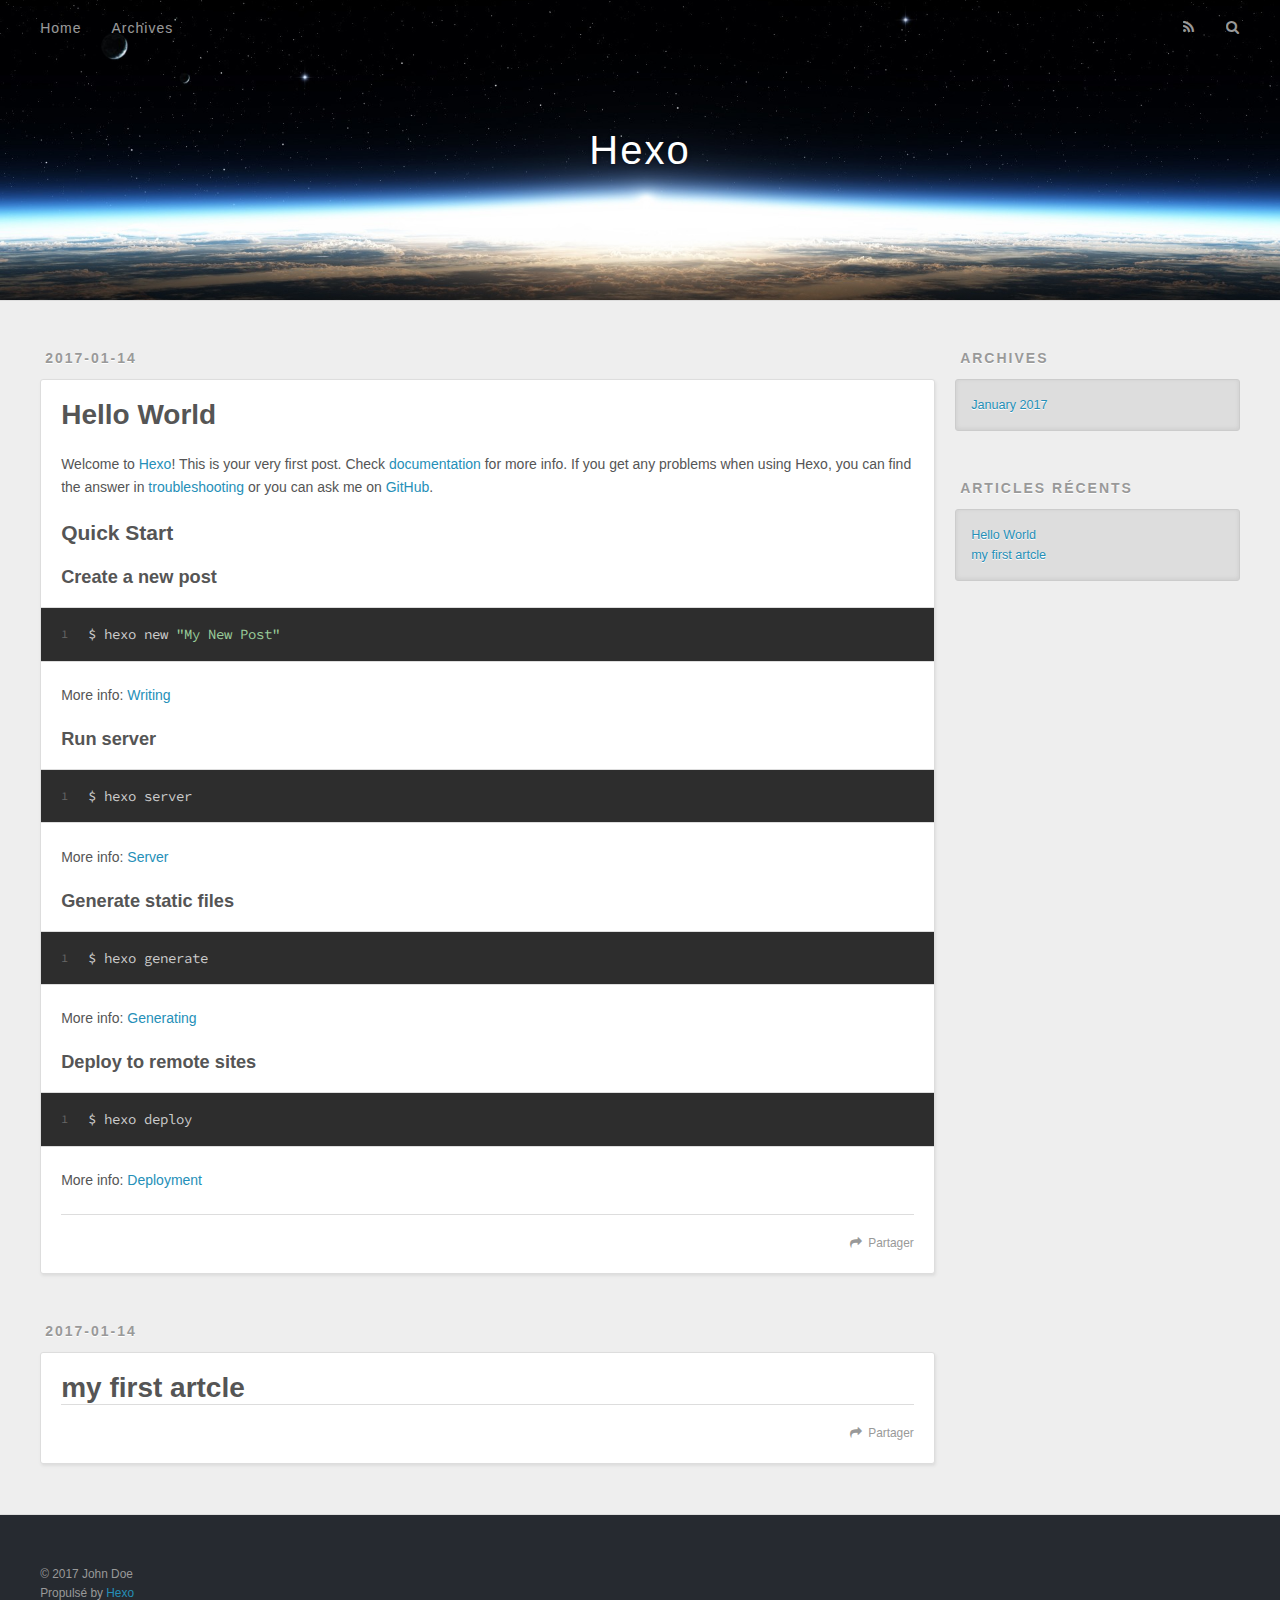
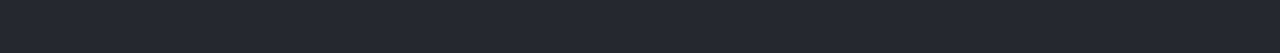
==== index.html @ ba7fc320 "update" ====
<!DOCTYPE html>
<html>
<head>
  <meta charset="utf-8">
  
  <title>Hexo</title>
  <meta name="viewport" content="width=device-width, initial-scale=1, maximum-scale=1">
  <meta property="og:type" content="website">
<meta property="og:title" content="Hexo">
<meta property="og:url" content="http://yoursite.com/index.html">
<meta property="og:site_name" content="Hexo">
<meta name="twitter:card" content="summary">
<meta name="twitter:title" content="Hexo">
  
    <link rel="alternate" href="/atom.xml" title="Hexo" type="application/atom+xml">
  
  
    <link rel="icon" href="/favicon.png">
  
  
    <link href="//fonts.googleapis.com/css?family=Source+Code+Pro" rel="stylesheet" type="text/css">
  
  <link rel="stylesheet" href="/css/style.css">
  

</head>

<body>
  <div id="container">
    <div id="wrap">
      <header id="header">
  <div id="banner"></div>
  <div id="header-outer" class="outer">
    <div id="header-title" class="inner">
      <h1 id="logo-wrap">
        <a href="/" id="logo">Hexo</a>
      </h1>
      
    </div>
    <div id="header-inner" class="inner">
      <nav id="main-nav">
        <a id="main-nav-toggle" class="nav-icon"></a>
        
          <a class="main-nav-link" href="/">Home</a>
        
          <a class="main-nav-link" href="/archives">Archives</a>
        
      </nav>
      <nav id="sub-nav">
        
          <a id="nav-rss-link" class="nav-icon" href="/atom.xml" title="Flux RSS"></a>
        
        <a id="nav-search-btn" class="nav-icon" title="Rechercher"></a>
      </nav>
      <div id="search-form-wrap">
        <form action="//google.com/search" method="get" accept-charset="UTF-8" class="search-form"><input type="search" name="q" results="0" class="search-form-input" placeholder="Search"><button type="submit" class="search-form-submit">&#xF002;</button><input type="hidden" name="sitesearch" value="http://yoursite.com"></form>
      </div>
    </div>
  </div>
</header>
      <div class="outer">
        <section id="main">
  
    <article id="post-hello-world" class="article article-type-post" itemscope itemprop="blogPost">
  <div class="article-meta">
    <a href="/2017/01/14/hello-world/" class="article-date">
  <time datetime="2017-01-14T04:40:55.181Z" itemprop="datePublished">2017-01-14</time>
</a>
    
  </div>
  <div class="article-inner">
    
    
      <header class="article-header">
        
  
    <h1 itemprop="name">
      <a class="article-title" href="/2017/01/14/hello-world/">Hello World</a>
    </h1>
  

      </header>
    
    <div class="article-entry" itemprop="articleBody">
      
        <p>Welcome to <a href="http://localhost:4000/my-first-artcle.md" target="_blank" rel="external">Hexo</a>! This is your very first post. Check <a href="https://hexo.io/docs/" target="_blank" rel="external">documentation</a> for more info. If you get any problems when using Hexo, you can find the answer in <a href="https://hexo.io/docs/troubleshooting.html" target="_blank" rel="external">troubleshooting</a> or you can ask me on <a href="https://github.com/hexojs/hexo/issues" target="_blank" rel="external">GitHub</a>.</p>
<h2 id="Quick-Start"><a href="#Quick-Start" class="headerlink" title="Quick Start"></a>Quick Start</h2><h3 id="Create-a-new-post"><a href="#Create-a-new-post" class="headerlink" title="Create a new post"></a>Create a new post</h3><figure class="highlight bash"><table><tr><td class="gutter"><pre><div class="line">1</div></pre></td><td class="code"><pre><div class="line">$ hexo new <span class="string">"My New Post"</span></div></pre></td></tr></table></figure>
<p>More info: <a href="https://hexo.io/docs/writing.html" target="_blank" rel="external">Writing</a></p>
<h3 id="Run-server"><a href="#Run-server" class="headerlink" title="Run server"></a>Run server</h3><figure class="highlight bash"><table><tr><td class="gutter"><pre><div class="line">1</div></pre></td><td class="code"><pre><div class="line">$ hexo server</div></pre></td></tr></table></figure>
<p>More info: <a href="https://hexo.io/docs/server.html" target="_blank" rel="external">Server</a></p>
<h3 id="Generate-static-files"><a href="#Generate-static-files" class="headerlink" title="Generate static files"></a>Generate static files</h3><figure class="highlight bash"><table><tr><td class="gutter"><pre><div class="line">1</div></pre></td><td class="code"><pre><div class="line">$ hexo generate</div></pre></td></tr></table></figure>
<p>More info: <a href="https://hexo.io/docs/generating.html" target="_blank" rel="external">Generating</a></p>
<h3 id="Deploy-to-remote-sites"><a href="#Deploy-to-remote-sites" class="headerlink" title="Deploy to remote sites"></a>Deploy to remote sites</h3><figure class="highlight bash"><table><tr><td class="gutter"><pre><div class="line">1</div></pre></td><td class="code"><pre><div class="line">$ hexo deploy</div></pre></td></tr></table></figure>
<p>More info: <a href="https://hexo.io/docs/deployment.html" target="_blank" rel="external">Deployment</a></p>

      
    </div>
    <footer class="article-footer">
      <a data-url="http://yoursite.com/2017/01/14/hello-world/" data-id="cixws5c20000035hqjf5c5snu" class="article-share-link">Partager</a>
      
      
    </footer>
  </div>
  
</article>


  
    <article id="post-my-first-artcle" class="article article-type-post" itemscope itemprop="blogPost">
  <div class="article-meta">
    <a href="/2017/01/14/my-first-artcle/" class="article-date">
  <time datetime="2017-01-14T04:31:20.000Z" itemprop="datePublished">2017-01-14</time>
</a>
    
  </div>
  <div class="article-inner">
    
    
      <header class="article-header">
        
  
    <h1 itemprop="name">
      <a class="article-title" href="/2017/01/14/my-first-artcle/">my first artcle</a>
    </h1>
  

      </header>
    
    <div class="article-entry" itemprop="articleBody">
      
        
      
    </div>
    <footer class="article-footer">
      <a data-url="http://yoursite.com/2017/01/14/my-first-artcle/" data-id="cixws5c29000135hqh1s3s2s4" class="article-share-link">Partager</a>
      
      
    </footer>
  </div>
  
</article>


  

</section>
        
          <aside id="sidebar">
  
    

  
    

  
    
  
    
  <div class="widget-wrap">
    <h3 class="widget-title">Archives</h3>
    <div class="widget">
      <ul class="archive-list"><li class="archive-list-item"><a class="archive-list-link" href="/archives/2017/01/">January 2017</a></li></ul>
    </div>
  </div>


  
    
  <div class="widget-wrap">
    <h3 class="widget-title">Articles récents</h3>
    <div class="widget">
      <ul>
        
          <li>
            <a href="/2017/01/14/hello-world/">Hello World</a>
          </li>
        
          <li>
            <a href="/2017/01/14/my-first-artcle/">my first artcle</a>
          </li>
        
      </ul>
    </div>
  </div>

  
</aside>
        
      </div>
      <footer id="footer">
  
  <div class="outer">
    <div id="footer-info" class="inner">
      &copy; 2017 John Doe<br>
      Propulsé by <a href="http://hexo.io/" target="_blank">Hexo</a>
    </div>
  </div>
</footer>
    </div>
    <nav id="mobile-nav">
  
    <a href="/" class="mobile-nav-link">Home</a>
  
    <a href="/archives" class="mobile-nav-link">Archives</a>
  
</nav>
    

<script src="//ajax.googleapis.com/ajax/libs/jquery/2.0.3/jquery.min.js"></script>


  <link rel="stylesheet" href="/fancybox/jquery.fancybox.css">
  <script src="/fancybox/jquery.fancybox.pack.js"></script>


<script src="/js/script.js"></script>

  </div>
</body>
</html>
---- css/style.css ----
body {
  width: 100%;
}
body:before,
body:after {
  content: "";
  display: table;
}
body:after {
  clear: both;
}
html,
body,
div,
span,
applet,
object,
iframe,
h1,
h2,
h3,
h4,
h5,
h6,
p,
blockquote,
pre,
a,
abbr,
acronym,
address,
big,
cite,
code,
del,
dfn,
em,
img,
ins,
kbd,
q,
s,
samp,
small,
strike,
strong,
sub,
sup,
tt,
var,
dl,
dt,
dd,
ol,
ul,
li,
fieldset,
form,
label,
legend,
table,
caption,
tbody,
tfoot,
thead,
tr,
th,
td {
  margin: 0;
  padding: 0;
  border: 0;
  outline: 0;
  font-weight: inherit;
  font-style: inherit;
  font-family: inherit;
  font-size: 100%;
  vertical-align: baseline;
}
body {
  line-height: 1;
  color: #000;
  background: #fff;
}
ol,
ul {
  list-style: none;
}
table {
  border-collapse: separate;
  border-spacing: 0;
  vertical-align: middle;
}
caption,
th,
td {
  text-align: left;
  font-weight: normal;
  vertical-align: middle;
}
a img {
  border: none;
}
input,
button {
  margin: 0;
  padding: 0;
}
input::-moz-focus-inner,
button::-moz-focus-inner {
  border: 0;
  padding: 0;
}
@font-face {
  font-family: FontAwesome;
  font-style: normal;
  font-weight: normal;
  src: url("fonts/fontawesome-webfont.eot?v=#4.0.3");
  src: url("fonts/fontawesome-webfont.eot?#iefix&v=#4.0.3") format("embedded-opentype"), url("fonts/fontawesome-webfont.woff?v=#4.0.3") format("woff"), url("fonts/fontawesome-webfont.ttf?v=#4.0.3") format("truetype"), url("fonts/fontawesome-webfont.svg#fontawesomeregular?v=#4.0.3") format("svg");
}
html,
body,
#container {
  height: 100%;
}
body {
  background: #eee;
  font: 14px "Helvetica Neue", Helvetica, Arial, sans-serif;
  -webkit-text-size-adjust: 100%;
}
.outer {
  max-width: 1220px;
  margin: 0 auto;
  padding: 0 20px;
}
.outer:before,
.outer:after {
  content: "";
  display: table;
}
.outer:after {
  clear: both;
}
.inner {
  display: inline;
  float: left;
  width: 98.33333333333333%;
  margin: 0 0.833333333333333%;
}
.left,
.alignleft {
  float: left;
}
.right,
.alignright {
  float: right;
}
.clear {
  clear: both;
}
#container {
  position: relative;
}
.mobile-nav-on {
  overflow: hidden;
}
#wrap {
  height: 100%;
  width: 100%;
  position: absolute;
  top: 0;
  left: 0;
  -webkit-transition: 0.2s ease-out;
  -moz-transition: 0.2s ease-out;
  -ms-transition: 0.2s ease-out;
  transition: 0.2s ease-out;
  z-index: 1;
  background: #eee;
}
.mobile-nav-on #wrap {
  left: 280px;
}
@media screen and (min-width: 768px) {
  #main {
    display: inline;
    float: left;
    width: 73.33333333333333%;
    margin: 0 0.833333333333333%;
  }
}
.article-date,
.article-category-link,
.archive-year,
.widget-title {
  text-decoration: none;
  text-transform: uppercase;
  letter-spacing: 2px;
  color: #999;
  margin-bottom: 1em;
  margin-left: 5px;
  line-height: 1em;
  text-shadow: 0 1px #fff;
  font-weight: bold;
}
.article-inner,
.archive-article-inner {
  background: #fff;
  -webkit-box-shadow: 1px 2px 3px #ddd;
  box-shadow: 1px 2px 3px #ddd;
  border: 1px solid #ddd;
  border-radius: 3px;
}
.article-entry h1,
.widget h1 {
  font-size: 2em;
}
.article-entry h2,
.widget h2 {
  font-size: 1.5em;
}
.article-entry h3,
.widget h3 {
  font-size: 1.3em;
}
.article-entry h4,
.widget h4 {
  font-size: 1.2em;
}
.article-entry h5,
.widget h5 {
  font-size: 1em;
}
.article-entry h6,
.widget h6 {
  font-size: 1em;
  color: #999;
}
.article-entry hr,
.widget hr {
  border: 1px dashed #ddd;
}
.article-entry strong,
.widget strong {
  font-weight: bold;
}
.article-entry em,
.widget em,
.article-entry cite,
.widget cite {
  font-style: italic;
}
.article-entry sup,
.widget sup,
.article-entry sub,
.widget sub {
  font-size: 0.75em;
  line-height: 0;
  position: relative;
  vertical-align: baseline;
}
.article-entry sup,
.widget sup {
  top: -0.5em;
}
.article-entry sub,
.widget sub {
  bottom: -0.2em;
}
.article-entry small,
.widget small {
  font-size: 0.85em;
}
.article-entry acronym,
.widget acronym,
.article-entry abbr,
.widget abbr {
  border-bottom: 1px dotted;
}
.article-entry ul,
.widget ul,
.article-entry ol,
.widget ol,
.article-entry dl,
.widget dl {
  margin: 0 20px;
  line-height: 1.6em;
}
.article-entry ul ul,
.widget ul ul,
.article-entry ol ul,
.widget ol ul,
.article-entry ul ol,
.widget ul ol,
.article-entry ol ol,
.widget ol ol {
  margin-top: 0;
  margin-bottom: 0;
}
.article-entry ul,
.widget ul {
  list-style: disc;
}
.article-entry ol,
.widget ol {
  list-style: decimal;
}
.article-entry dt,
.widget dt {
  font-weight: bold;
}
#header {
  height: 300px;
  position: relative;
  border-bottom: 1px solid #ddd;
}
#header:before,
#header:after {
  content: "";
  position: absolute;
  left: 0;
  right: 0;
  height: 40px;
}
#header:before {
  top: 0;
  background: -webkit-linear-gradient(rgba(0,0,0,0.2), transparent);
  background: -moz-linear-gradient(rgba(0,0,0,0.2), transparent);
  background: -ms-linear-gradient(rgba(0,0,0,0.2), transparent);
  background: linear-gradient(rgba(0,0,0,0.2), transparent);
}
#header:after {
  bottom: 0;
  background: -webkit-linear-gradient(transparent, rgba(0,0,0,0.2));
  background: -moz-linear-gradient(transparent, rgba(0,0,0,0.2));
  background: -ms-linear-gradient(transparent, rgba(0,0,0,0.2));
  background: linear-gradient(transparent, rgba(0,0,0,0.2));
}
#header-outer {
  height: 100%;
  position: relative;
}
#header-inner {
  position: relative;
  overflow: hidden;
}
#banner {
  position: absolute;
  top: 0;
  left: 0;
  width: 100%;
  height: 100%;
  background: url("images/banner.jpg") center #000;
  -webkit-background-size: cover;
  -moz-background-size: cover;
  background-size: cover;
  z-index: -1;
}
#header-title {
  text-align: center;
  height: 40px;
  position: absolute;
  top: 50%;
  left: 0;
  margin-top: -20px;
}
#logo,
#subtitle {
  text-decoration: none;
  color: #fff;
  font-weight: 300;
  text-shadow: 0 1px 4px rgba(0,0,0,0.3);
}
#logo {
  font-size: 40px;
  line-height: 40px;
  letter-spacing: 2px;
}
#subtitle {
  font-size: 16px;
  line-height: 16px;
  letter-spacing: 1px;
}
#subtitle-wrap {
  margin-top: 16px;
}
#main-nav {
  float: left;
  margin-left: -15px;
}
.nav-icon,
.main-nav-link {
  float: left;
  color: #fff;
  opacity: 0.6;
  text-decoration: none;
  text-shadow: 0 1px rgba(0,0,0,0.2);
  -webkit-transition: opacity 0.2s;
  -moz-transition: opacity 0.2s;
  -ms-transition: opacity 0.2s;
  transition: opacity 0.2s;
  display: block;
  padding: 20px 15px;
}
.nav-icon:hover,
.main-nav-link:hover {
  opacity: 1;
}
.nav-icon {
  font-family: FontAwesome;
  text-align: center;
  font-size: 14px;
  width: 14px;
  height: 14px;
  padding: 20px 15px;
  position: relative;
  cursor: pointer;
}
.main-nav-link {
  font-weight: 300;
  letter-spacing: 1px;
}
@media screen and (max-width: 479px) {
  .main-nav-link {
    display: none;
  }
}
#main-nav-toggle {
  display: none;
}
#main-nav-toggle:before {
  content: "\f0c9";
}
@media screen and (max-width: 479px) {
  #main-nav-toggle {
    display: block;
  }
}
#sub-nav {
  float: right;
  margin-right: -15px;
}
#nav-rss-link:before {
  content: "\f09e";
}
#nav-search-btn:before {
  content: "\f002";
}
#search-form-wrap {
  position: absolute;
  top: 15px;
  width: 150px;
  height: 30px;
  right: -150px;
  opacity: 0;
  -webkit-transition: 0.2s ease-out;
  -moz-transition: 0.2s ease-out;
  -ms-transition: 0.2s ease-out;
  transition: 0.2s ease-out;
}
#search-form-wrap.on {
  opacity: 1;
  right: 0;
}
@media screen and (max-width: 479px) {
  #search-form-wrap {
    width: 100%;
    right: -100%;
  }
}
.search-form {
  position: absolute;
  top: 0;
  left: 0;
  right: 0;
  background: #fff;
  padding: 5px 15px;
  border-radius: 15px;
  -webkit-box-shadow: 0 0 10px rgba(0,0,0,0.3);
  box-shadow: 0 0 10px rgba(0,0,0,0.3);
}
.search-form-input {
  border: none;
  background: none;
  color: #555;
  width: 100%;
  font: 13px "Helvetica Neue", Helvetica, Arial, sans-serif;
  outline: none;
}
.search-form-input::-webkit-search-results-decoration,
.search-form-input::-webkit-search-cancel-button {
  -webkit-appearance: none;
}
.search-form-submit {
  position: absolute;
  top: 50%;
  right: 10px;
  margin-top: -7px;
  font: 13px FontAwesome;
  border: none;
  background: none;
  color: #bbb;
  cursor: pointer;
}
.search-form-submit:hover,
.search-form-submit:focus {
  color: #777;
}
.article {
  margin: 50px 0;
}
.article-inner {
  overflow: hidden;
}
.article-meta:before,
.article-meta:after {
  content: "";
  display: table;
}
.article-meta:after {
  clear: both;
}
.article-date {
  float: left;
}
.article-category {
  float: left;
  line-height: 1em;
  color: #ccc;
  text-shadow: 0 1px #fff;
  margin-left: 8px;
}
.article-category:before {
  content: "\2022";
}
.article-category-link {
  margin: 0 12px 1em;
}
.article-header {
  padding: 20px 20px 0;
}
.article-title {
  text-decoration: none;
  font-size: 2em;
  font-weight: bold;
  color: #555;
  line-height: 1.1em;
  -webkit-transition: color 0.2s;
  -moz-transition: color 0.2s;
  -ms-transition: color 0.2s;
  transition: color 0.2s;
}
a.article-title:hover {
  color: #258fb8;
}
.article-entry {
  color: #555;
  padding: 0 20px;
}
.article-entry:before,
.article-entry:after {
  content: "";
  display: table;
}
.article-entry:after {
  clear: both;
}
.article-entry p,
.article-entry table {
  line-height: 1.6em;
  margin: 1.6em 0;
}
.article-entry h1,
.article-entry h2,
.article-entry h3,
.article-entry h4,
.article-entry h5,
.article-entry h6 {
  font-weight: bold;
}
.article-entry h1,
.article-entry h2,
.article-entry h3,
.article-entry h4,
.article-entry h5,
.article-entry h6 {
  line-height: 1.1em;
  margin: 1.1em 0;
}
.article-entry a {
  color: #258fb8;
  text-decoration: none;
}
.article-entry a:hover {
  text-decoration: underline;
}
.article-entry ul,
.article-entry ol,
.article-entry dl {
  margin-top: 1.6em;
  margin-bottom: 1.6em;
}
.article-entry img,
.article-entry video {
  max-width: 100%;
  height: auto;
  display: block;
  margin: auto;
}
.article-entry iframe {
  border: none;
}
.article-entry table {
  width: 100%;
  border-collapse: collapse;
  border-spacing: 0;
}
.article-entry th {
  font-weight: bold;
  border-bottom: 3px solid #ddd;
  padding-bottom: 0.5em;
}
.article-entry td {
  border-bottom: 1px solid #ddd;
  padding: 10px 0;
}
.article-entry blockquote {
  font-family: Georgia, "Times New Roman", serif;
  font-size: 1.4em;
  margin: 1.6em 20px;
  text-align: center;
}
.article-entry blockquote footer {
  font-size: 14px;
  margin: 1.6em 0;
  font-family: "Helvetica Neue", Helvetica, Arial, sans-serif;
}
.article-entry blockquote footer cite:before {
  content: "—";
  padding: 0 0.5em;
}
.article-entry .pullquote {
  text-align: left;
  width: 45%;
  margin: 0;
}
.article-entry .pullquote.left {
  margin-left: 0.5em;
  margin-right: 1em;
}
.article-entry .pullquote.right {
  margin-right: 0.5em;
  margin-left: 1em;
}
.article-entry .caption {
  color: #999;
  display: block;
  font-size: 0.9em;
  margin-top: 0.5em;
  position: relative;
  text-align: center;
}
.article-entry .video-container {
  position: relative;
  padding-top: 56.25%;
  height: 0;
  overflow: hidden;
}
.article-entry .video-container iframe,
.article-entry .video-container object,
.article-entry .video-container embed {
  position: absolute;
  top: 0;
  left: 0;
  width: 100%;
  height: 100%;
  margin-top: 0;
}
.article-more-link a {
  display: inline-block;
  line-height: 1em;
  padding: 6px 15px;
  border-radius: 15px;
  background: #eee;
  color: #999;
  text-shadow: 0 1px #fff;
  text-decoration: none;
}
.article-more-link a:hover {
  background: #258fb8;
  color: #fff;
  text-decoration: none;
  text-shadow: 0 1px #1e7293;
}
.article-footer {
  font-size: 0.85em;
  line-height: 1.6em;
  border-top: 1px solid #ddd;
  padding-top: 1.6em;
  margin: 0 20px 20px;
}
.article-footer:before,
.article-footer:after {
  content: "";
  display: table;
}
.article-footer:after {
  clear: both;
}
.article-footer a {
  color: #999;
  text-decoration: none;
}
.article-footer a:hover {
  color: #555;
}
.article-tag-list-item {
  float: left;
  margin-right: 10px;
}
.article-tag-list-link:before {
  content: "#";
}
.article-comment-link {
  float: right;
}
.article-comment-link:before {
  content: "\f075";
  font-family: FontAwesome;
  padding-right: 8px;
}
.article-share-link {
  cursor: pointer;
  float: right;
  margin-left: 20px;
}
.article-share-link:before {
  content: "\f064";
  font-family: FontAwesome;
  padding-right: 6px;
}
#article-nav {
  position: relative;
}
#article-nav:before,
#article-nav:after {
  content: "";
  display: table;
}
#article-nav:after {
  clear: both;
}
@media screen and (min-width: 768px) {
  #article-nav {
    margin: 50px 0;
  }
  #article-nav:before {
    width: 8px;
    height: 8px;
    position: absolute;
    top: 50%;
    left: 50%;
    margin-top: -4px;
    margin-left: -4px;
    content: "";
    border-radius: 50%;
    background: #ddd;
    -webkit-box-shadow: 0 1px 2px #fff;
    box-shadow: 0 1px 2px #fff;
  }
}
.article-nav-link-wrap {
  text-decoration: none;
  text-shadow: 0 1px #fff;
  color: #999;
  -webkit-box-sizing: border-box;
  -moz-box-sizing: border-box;
  box-sizing: border-box;
  margin-top: 50px;
  text-align: center;
  display: block;
}
.article-nav-link-wrap:hover {
  color: #555;
}
@media screen and (min-width: 768px) {
  .article-nav-link-wrap {
    width: 50%;
    margin-top: 0;
  }
}
@media screen and (min-width: 768px) {
  #article-nav-newer {
    float: left;
    text-align: right;
    padding-right: 20px;
  }
}
@media screen and (min-width: 768px) {
  #article-nav-older {
    float: right;
    text-align: left;
    padding-left: 20px;
  }
}
.article-nav-caption {
  text-transform: uppercase;
  letter-spacing: 2px;
  color: #ddd;
  line-height: 1em;
  font-weight: bold;
}
#article-nav-newer .article-nav-caption {
  margin-right: -2px;
}
.article-nav-title {
  font-size: 0.85em;
  line-height: 1.6em;
  margin-top: 0.5em;
}
.article-share-box {
  position: absolute;
  display: none;
  background: #fff;
  -webkit-box-shadow: 1px 2px 10px rgba(0,0,0,0.2);
  box-shadow: 1px 2px 10px rgba(0,0,0,0.2);
  border-radius: 3px;
  margin-left: -145px;
  overflow: hidden;
  z-index: 1;
}
.article-share-box.on {
  display: block;
}
.article-share-input {
  width: 100%;
  background: none;
  -webkit-box-sizing: border-box;
  -moz-box-sizing: border-box;
  box-sizing: border-box;
  font: 14px "Helvetica Neue", Helvetica, Arial, sans-serif;
  padding: 0 15px;
  color: #555;
  outline: none;
  border: 1px solid #ddd;
  border-radius: 3px 3px 0 0;
  height: 36px;
  line-height: 36px;
}
.article-share-links {
  background: #eee;
}
.article-share-links:before,
.article-share-links:after {
  content: "";
  display: table;
}
.article-share-links:after {
  clear: both;
}
.article-share-twitter,
.article-share-facebook,
.article-share-pinterest,
.article-share-google {
  width: 50px;
  height: 36px;
  display: block;
  float: left;
  position: relative;
  color: #999;
  text-shadow: 0 1px #fff;
}
.article-share-twitter:before,
.article-share-facebook:before,
.article-share-pinterest:before,
.article-share-google:before {
  font-size: 20px;
  font-family: FontAwesome;
  width: 20px;
  height: 20px;
  position: absolute;
  top: 50%;
  left: 50%;
  margin-top: -10px;
  margin-left: -10px;
  text-align: center;
}
.article-share-twitter:hover,
.article-share-facebook:hover,
.article-share-pinterest:hover,
.article-share-google:hover {
  color: #fff;
}
.article-share-twitter:before {
  content: "\f099";
}
.article-share-twitter:hover {
  background: #00aced;
  text-shadow: 0 1px #008abe;
}
.article-share-facebook:before {
  content: "\f09a";
}
.article-share-facebook:hover {
  background: #3b5998;
  text-shadow: 0 1px #2f477a;
}
.article-share-pinterest:before {
  content: "\f0d2";
}
.article-share-pinterest:hover {
  background: #cb2027;
  text-shadow: 0 1px #a21a1f;
}
.article-share-google:before {
  content: "\f0d5";
}
.article-share-google:hover {
  background: #dd4b39;
  text-shadow: 0 1px #be3221;
}
.article-gallery {
  background: #000;
  position: relative;
}
.article-gallery-photos {
  position: relative;
  overflow: hidden;
}
.article-gallery-img {
  display: none;
  max-width: 100%;
}
.article-gallery-img:first-child {
  display: block;
}
.article-gallery-img.loaded {
  position: absolute;
  display: block;
}
.article-gallery-img img {
  display: block;
  max-width: 100%;
  margin: 0 auto;
}
#comments {
  background: #fff;
  -webkit-box-shadow: 1px 2px 3px #ddd;
  box-shadow: 1px 2px 3px #ddd;
  padding: 20px;
  border: 1px solid #ddd;
  border-radius: 3px;
  margin: 50px 0;
}
#comments a {
  color: #258fb8;
}
.archives-wrap {
  margin: 50px 0;
}
.archives:before,
.archives:after {
  content: "";
  display: table;
}
.archives:after {
  clear: both;
}
.archive-year-wrap {
  margin-bottom: 1em;
}
.archives {
  -webkit-column-gap: 10px;
  -moz-column-gap: 10px;
  column-gap: 10px;
}
@media screen and (min-width: 480px) and (max-width: 767px) {
  .archives {
    -webkit-column-count: 2;
    -moz-column-count: 2;
    column-count: 2;
  }
}
@media screen and (min-width: 768px) {
  .archives {
    -webkit-column-count: 3;
    -moz-column-count: 3;
    column-count: 3;
  }
}
.archive-article {
  -webkit-column-break-inside: avoid;
  page-break-inside: avoid;
  overflow: hidden;
  break-inside: avoid-column;
}
.archive-article-inner {
  padding: 10px;
  margin-bottom: 15px;
}
.archive-article-title {
  text-decoration: none;
  font-weight: bold;
  color: #555;
  -webkit-transition: color 0.2s;
  -moz-transition: color 0.2s;
  -ms-transition: color 0.2s;
  transition: color 0.2s;
  line-height: 1.6em;
}
.archive-article-title:hover {
  color: #258fb8;
}
.archive-article-footer {
  margin-top: 1em;
}
.archive-article-date {
  color: #999;
  text-decoration: none;
  font-size: 0.85em;
  line-height: 1em;
  margin-bottom: 0.5em;
  display: block;
}
#page-nav {
  margin: 50px auto;
  background: #fff;
  -webkit-box-shadow: 1px 2px 3px #ddd;
  box-shadow: 1px 2px 3px #ddd;
  border: 1px solid #ddd;
  border-radius: 3px;
  text-align: center;
  color: #999;
  overflow: hidden;
}
#page-nav:before,
#page-nav:after {
  content: "";
  display: table;
}
#page-nav:after {
  clear: both;
}
#page-nav a,
#page-nav span {
  padding: 10px 20px;
  line-height: 1;
  height: 2ex;
}
#page-nav a {
  color: #999;
  text-decoration: none;
}
#page-nav a:hover {
  background: #999;
  color: #fff;
}
#page-nav .prev {
  float: left;
}
#page-nav .next {
  float: right;
}
#page-nav .page-number {
  display: inline-block;
}
@media screen and (max-width: 479px) {
  #page-nav .page-number {
    display: none;
  }
}
#page-nav .current {
  color: #555;
  font-weight: bold;
}
#page-nav .space {
  color: #ddd;
}
#footer {
  background: #262a30;
  padding: 50px 0;
  border-top: 1px solid #ddd;
  color: #999;
}
#footer a {
  color: #258fb8;
  text-decoration: none;
}
#footer a:hover {
  text-decoration: underline;
}
#footer-info {
  line-height: 1.6em;
  font-size: 0.85em;
}
.article-entry pre,
.article-entry .highlight {
  background: #2d2d2d;
  margin: 0 -20px;
  padding: 15px 20px;
  border-style: solid;
  border-color: #ddd;
  border-width: 1px 0;
  overflow: auto;
  color: #ccc;
  line-height: 22.400000000000002px;
}
.article-entry .highlight .gutter pre,
.article-entry .gist .gist-file .gist-data .line-numbers {
  color: #666;
  font-size: 0.85em;
}
.article-entry pre,
.article-entry code {
  font-family: "Source Code Pro", Consolas, Monaco, Menlo, Consolas, monospace;
}
.article-entry code {
  background: #eee;
  text-shadow: 0 1px #fff;
  padding: 0 0.3em;
}
.article-entry pre code {
  background: none;
  text-shadow: none;
  padding: 0;
}
.article-entry .highlight pre {
  border: none;
  margin: 0;
  padding: 0;
}
.article-entry .highlight table {
  margin: 0;
  width: auto;
}
.article-entry .highlight td {
  border: none;
  padding: 0;
}
.article-entry .highlight figcaption {
  font-size: 0.85em;
  color: #999;
  line-height: 1em;
  margin-bottom: 1em;
}
.article-entry .highlight figcaption:before,
.article-entry .highlight figcaption:after {
  content: "";
  display: table;
}
.article-entry .highlight figcaption:after {
  clear: both;
}
.article-entry .highlight figcaption a {
  float: right;
}
.article-entry .highlight .gutter pre {
  text-align: right;
  padding-right: 20px;
}
.article-entry .highlight .line {
  height: 22.400000000000002px;
}
.article-entry .highlight .line.marked {
  background: #515151;
}
.article-entry .gist {
  margin: 0 -20px;
  border-style: solid;
  border-color: #ddd;
  border-width: 1px 0;
  background: #2d2d2d;
  padding: 15px 20px 15px 0;
}
.article-entry .gist .gist-file {
  border: none;
  font-family: "Source Code Pro", Consolas, Monaco, Menlo, Consolas, monospace;
  margin: 0;
}
.article-entry .gist .gist-file .gist-data {
  background: none;
  border: none;
}
.article-entry .gist .gist-file .gist-data .line-numbers {
  background: none;
  border: none;
  padding: 0 20px 0 0;
}
.article-entry .gist .gist-file .gist-data .line-data {
  padding: 0 !important;
}
.article-entry .gist .gist-file .highlight {
  margin: 0;
  padding: 0;
  border: none;
}
.article-entry .gist .gist-file .gist-meta {
  background: #2d2d2d;
  color: #999;
  font: 0.85em "Helvetica Neue", Helvetica, Arial, sans-serif;
  text-shadow: 0 0;
  padding: 0;
  margin-top: 1em;
  margin-left: 20px;
}
.article-entry .gist .gist-file .gist-meta a {
  color: #258fb8;
  font-weight: normal;
}
.article-entry .gist .gist-file .gist-meta a:hover {
  text-decoration: underline;
}
pre .comment,
pre .title {
  color: #999;
}
pre .variable,
pre .attribute,
pre .tag,
pre .regexp,
pre .ruby .constant,
pre .xml .tag .title,
pre .xml .pi,
pre .xml .doctype,
pre .html .doctype,
pre .css .id,
pre .css .class,
pre .css .pseudo {
  color: #f2777a;
}
pre .number,
pre .preprocessor,
pre .built_in,
pre .literal,
pre .params,
pre .constant {
  color: #f99157;
}
pre .class,
pre .ruby .class .title,
pre .css .rules .attribute {
  color: #9c9;
}
pre .string,
pre .value,
pre .inheritance,
pre .header,
pre .ruby .symbol,
pre .xml .cdata {
  color: #9c9;
}
pre .css .hexcolor {
  color: #6cc;
}
pre .function,
pre .python .decorator,
pre .python .title,
pre .ruby .function .title,
pre .ruby .title .keyword,
pre .perl .sub,
pre .javascript .title,
pre .coffeescript .title {
  color: #69c;
}
pre .keyword,
pre .javascript .function {
  color: #c9c;
}
@media screen and (max-width: 479px) {
  #mobile-nav {
    position: absolute;
    top: 0;
    left: 0;
    width: 280px;
    height: 100%;
    background: #191919;
    border-right: 1px solid #fff;
  }
}
@media screen and (max-width: 479px) {
  .mobile-nav-link {
    display: block;
    color: #999;
    text-decoration: none;
    padding: 15px 20px;
    font-weight: bold;
  }
  .mobile-nav-link:hover {
    color: #fff;
  }
}
@media screen and (min-width: 768px) {
  #sidebar {
    display: inline;
    float: left;
    width: 23.333333333333332%;
    margin: 0 0.833333333333333%;
  }
}
.widget-wrap {
  margin: 50px 0;
}
.widget {
  color: #777;
  text-shadow: 0 1px #fff;
  background: #ddd;
  -webkit-box-shadow: 0 -1px 4px #ccc inset;
  box-shadow: 0 -1px 4px #ccc inset;
  border: 1px solid #ccc;
  padding: 15px;
  border-radius: 3px;
}
.widget a {
  color: #258fb8;
  text-decoration: none;
}
.widget a:hover {
  text-decoration: underline;
}
.widget ul ul,
.widget ol ul,
.widget dl ul,
.widget ul ol,
.widget ol ol,
.widget dl ol,
.widget ul dl,
.widget ol dl,
.widget dl dl {
  margin-left: 15px;
  list-style: disc;
}
.widget {
  line-height: 1.6em;
  word-wrap: break-word;
  font-size: 0.9em;
}
.widget ul,
.widget ol {
  list-style: none;
  margin: 0;
}
.widget ul ul,
.widget ol ul,
.widget ul ol,
.widget ol ol {
  margin: 0 20px;
}
.widget ul ul,
.widget ol ul {
  list-style: disc;
}
.widget ul ol,
.widget ol ol {
  list-style: decimal;
}
.category-list-count,
.tag-list-count,
.archive-list-count {
  padding-left: 5px;
  color: #999;
  font-size: 0.85em;
}
.category-list-count:before,
.tag-list-count:before,
.archive-list-count:before {
  content: "(";
}
.category-list-count:after,
.tag-list-count:after,
.archive-list-count:after {
  content: ")";
}
.tagcloud a {
  margin-right: 5px;
  display: inline-block;
}
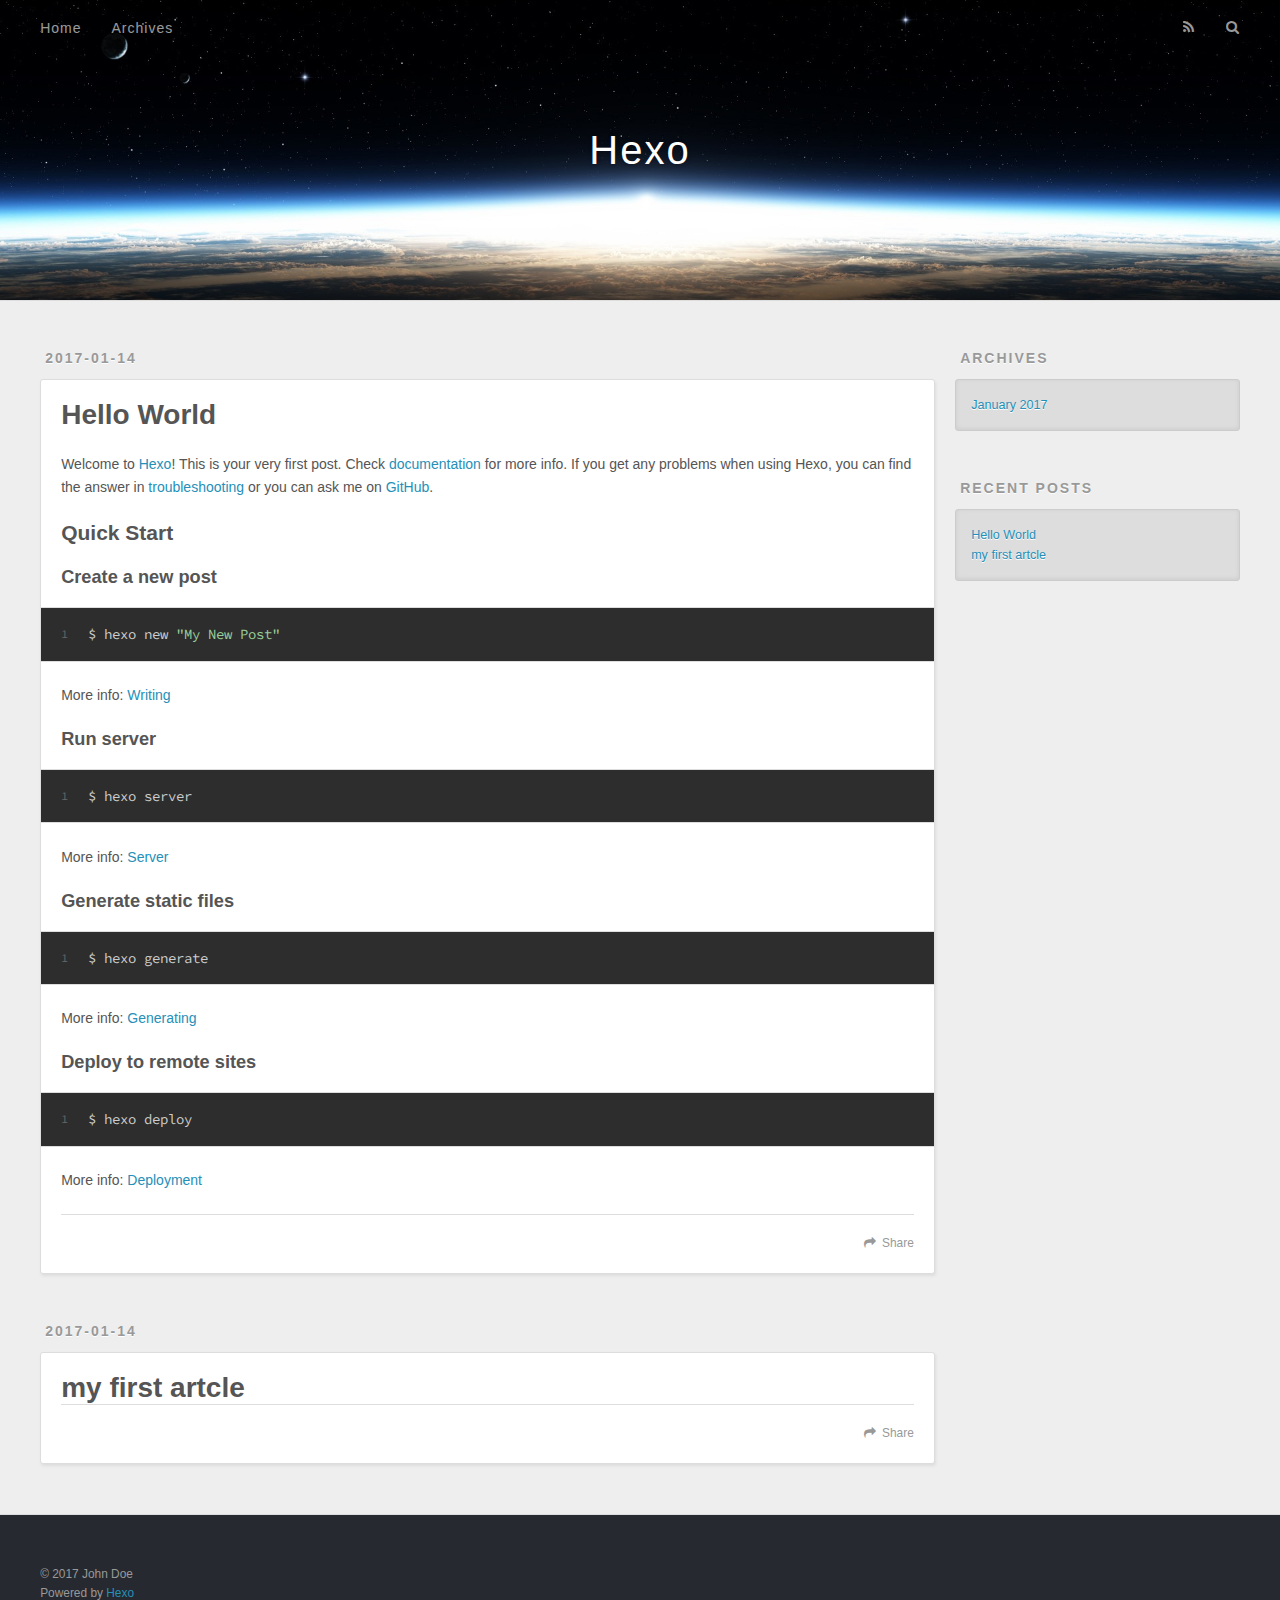
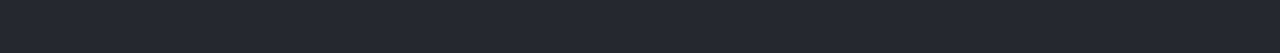
==== commit 30cf2252: "update" ====
--- a/index.html
+++ b/index.html
@@ -48,9 +48,9 @@
       </nav>
       <nav id="sub-nav">
         
-          <a id="nav-rss-link" class="nav-icon" href="/atom.xml" title="Flux RSS"></a>
-        
-        <a id="nav-search-btn" class="nav-icon" title="Rechercher"></a>
+          <a id="nav-rss-link" class="nav-icon" href="/atom.xml" title="RSS Feed"></a>
+        
+        <a id="nav-search-btn" class="nav-icon" title="Search"></a>
       </nav>
       <div id="search-form-wrap">
         <form action="//google.com/search" method="get" accept-charset="UTF-8" class="search-form"><input type="search" name="q" results="0" class="search-form-input" placeholder="Search"><button type="submit" class="search-form-submit">&#xF002;</button><input type="hidden" name="sitesearch" value="http://yoursite.com"></form>
@@ -96,7 +96,7 @@
       
     </div>
     <footer class="article-footer">
-      <a data-url="http://yoursite.com/2017/01/14/hello-world/" data-id="cixws5c20000035hqjf5c5snu" class="article-share-link">Partager</a>
+      <a data-url="http://yoursite.com/2017/01/14/hello-world/" data-id="cixwse0b80000akhqrjyfflqc" class="article-share-link">Share</a>
       
       
     </footer>
@@ -132,7 +132,7 @@
       
     </div>
     <footer class="article-footer">
-      <a data-url="http://yoursite.com/2017/01/14/my-first-artcle/" data-id="cixws5c29000135hqh1s3s2s4" class="article-share-link">Partager</a>
+      <a data-url="http://yoursite.com/2017/01/14/my-first-artcle/" data-id="cixwse0bg0001akhqga6l8bwj" class="article-share-link">Share</a>
       
       
     </footer>
@@ -167,7 +167,7 @@
   
     
   <div class="widget-wrap">
-    <h3 class="widget-title">Articles récents</h3>
+    <h3 class="widget-title">Recent Posts</h3>
     <div class="widget">
       <ul>
         
@@ -192,7 +192,7 @@
   <div class="outer">
     <div id="footer-info" class="inner">
       &copy; 2017 John Doe<br>
-      Propulsé by <a href="http://hexo.io/" target="_blank">Hexo</a>
+      Powered by <a href="http://hexo.io/" target="_blank">Hexo</a>
     </div>
   </div>
 </footer>
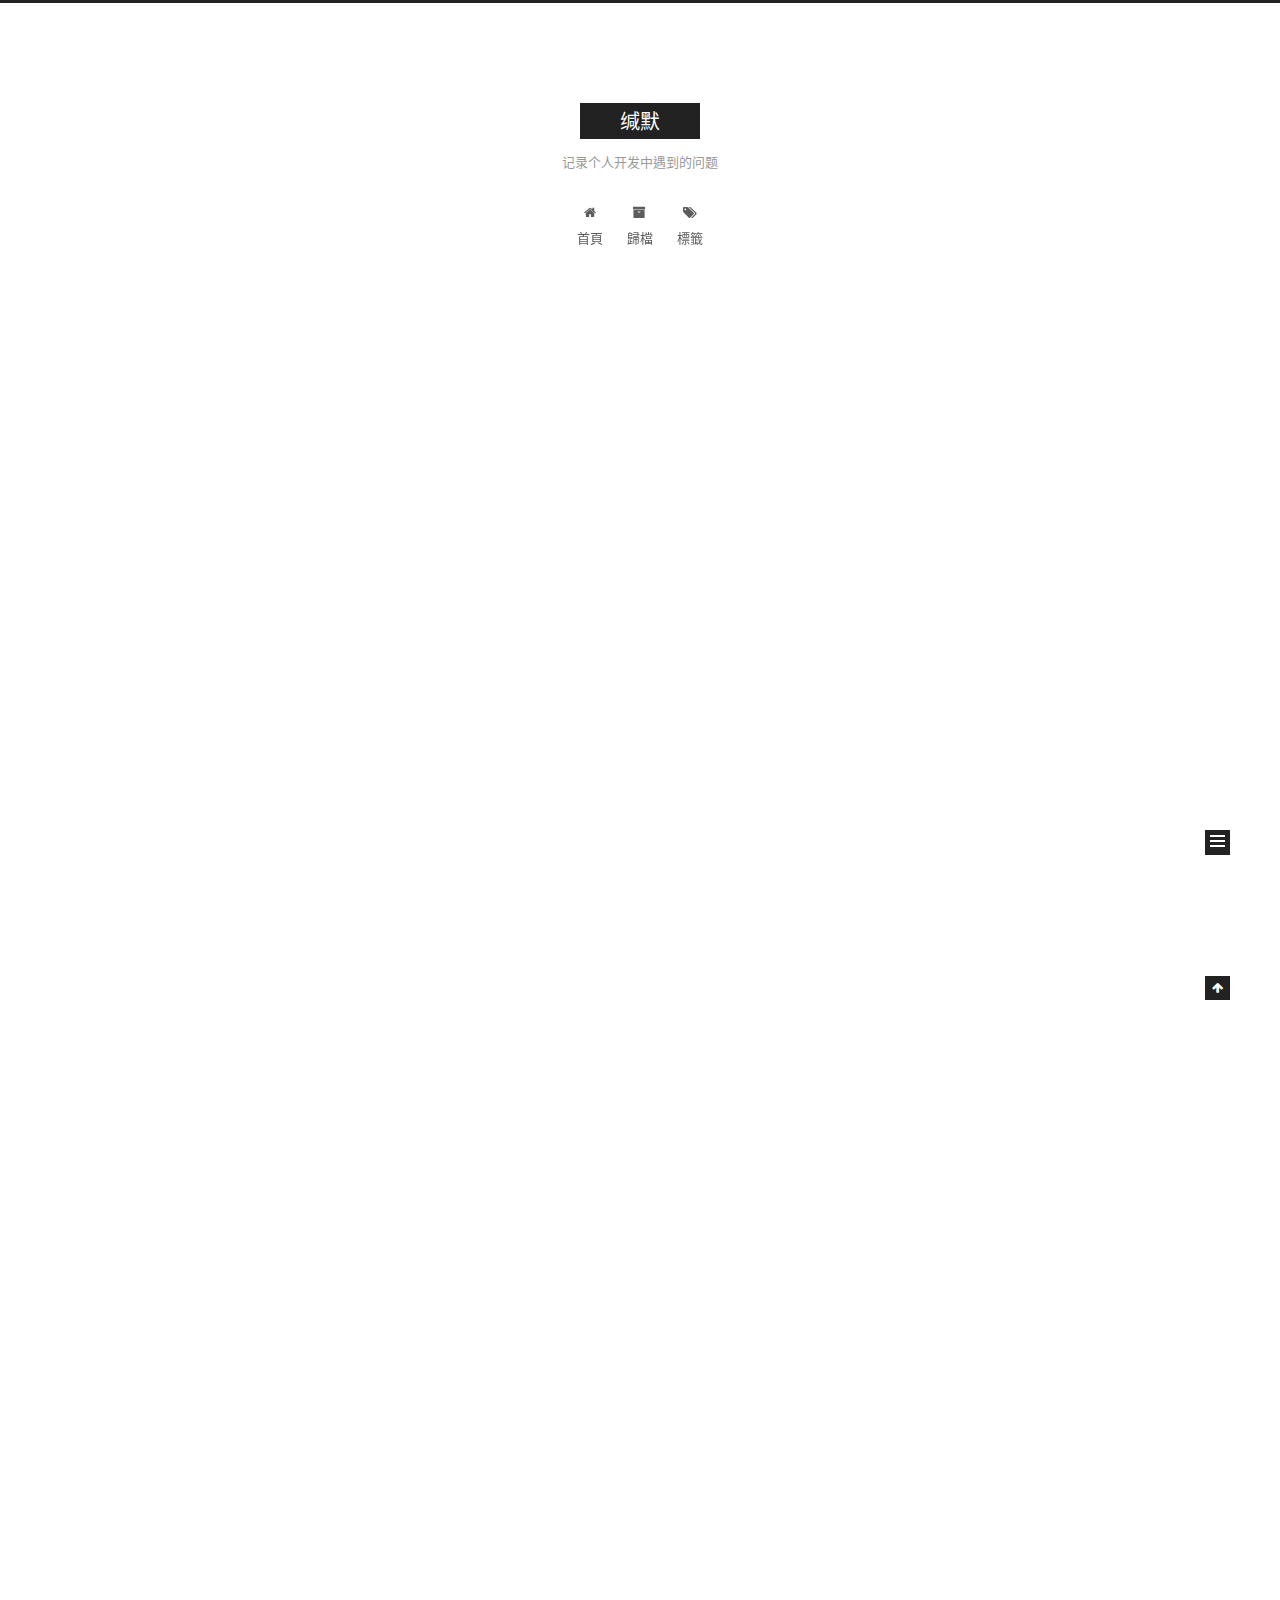
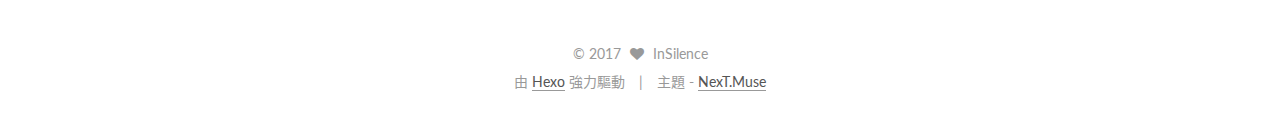
==== commit 91d6c9be: "update" ====
--- a/index.html
+++ b/index.html
@@ -1,89 +1,327 @@
-<!DOCTYPE html>
-<html>
+<!doctype html>
+
+
+
+  
+
+
+<html class="theme-next muse use-motion" lang="zh-hk">
 <head>
-  <meta charset="utf-8">
-  
-  <title>Hexo</title>
-  <meta name="viewport" content="width=device-width, initial-scale=1, maximum-scale=1">
-  <meta property="og:type" content="website">
-<meta property="og:title" content="Hexo">
+  <meta charset="UTF-8"/>
+<meta http-equiv="X-UA-Compatible" content="IE=edge" />
+<meta name="viewport" content="width=device-width, initial-scale=1, maximum-scale=1"/>
+
+
+
+<meta http-equiv="Cache-Control" content="no-transform" />
+<meta http-equiv="Cache-Control" content="no-siteapp" />
+
+
+
+
+
+
+
+
+
+
+
+
+  
+  
+  <link href="/lib/fancybox/source/jquery.fancybox.css?v=2.1.5" rel="stylesheet" type="text/css" />
+
+
+
+
+  
+  
+  
+  
+
+  
+    
+    
+  
+
+  
+
+  
+
+  
+
+  
+
+  
+    
+    
+    <link href="//fonts.googleapis.com/css?family=Lato:300,300italic,400,400italic,700,700italic&subset=latin,latin-ext" rel="stylesheet" type="text/css">
+  
+
+
+
+
+
+
+<link href="/lib/font-awesome/css/font-awesome.min.css?v=4.6.2" rel="stylesheet" type="text/css" />
+
+<link href="/css/main.css?v=5.1.0" rel="stylesheet" type="text/css" />
+
+
+  <meta name="keywords" content="Hexo, NexT" />
+
+
+
+
+
+
+
+
+  <link rel="shortcut icon" type="image/x-icon" href="/favicon.ico?v=5.1.0" />
+
+
+
+
+
+
+<meta name="description" content="这是缄默的个人博客">
+<meta property="og:type" content="website">
+<meta property="og:title" content="缄默">
 <meta property="og:url" content="http://yoursite.com/index.html">
-<meta property="og:site_name" content="Hexo">
+<meta property="og:site_name" content="缄默">
+<meta property="og:description" content="这是缄默的个人博客">
 <meta name="twitter:card" content="summary">
-<meta name="twitter:title" content="Hexo">
-  
-    <link rel="alternate" href="/atom.xml" title="Hexo" type="application/atom+xml">
-  
-  
-    <link rel="icon" href="/favicon.png">
-  
-  
-    <link href="//fonts.googleapis.com/css?family=Source+Code+Pro" rel="stylesheet" type="text/css">
-  
-  <link rel="stylesheet" href="/css/style.css">
-  
-
+<meta name="twitter:title" content="缄默">
+<meta name="twitter:description" content="这是缄默的个人博客">
+
+
+
+<script type="text/javascript" id="hexo.configurations">
+  var NexT = window.NexT || {};
+  var CONFIG = {
+    root: '/',
+    scheme: 'Muse',
+    sidebar: {"position":"left","display":"post"},
+    fancybox: true,
+    motion: true,
+    duoshuo: {
+      userId: '0',
+      author: '博主'
+    },
+    algolia: {
+      applicationID: '',
+      apiKey: '',
+      indexName: '',
+      hits: {"per_page":10},
+      labels: {"input_placeholder":"Search for Posts","hits_empty":"We didn't find any results for the search: ${query}","hits_stats":"${hits} results found in ${time} ms"}
+    }
+  };
+</script>
+
+
+
+  <link rel="canonical" href="http://yoursite.com/"/>
+
+
+
+
+
+  <title> 缄默 </title>
 </head>
 
-<body>
-  <div id="container">
-    <div id="wrap">
-      <header id="header">
-  <div id="banner"></div>
-  <div id="header-outer" class="outer">
-    <div id="header-title" class="inner">
-      <h1 id="logo-wrap">
-        <a href="/" id="logo">Hexo</a>
-      </h1>
-      
-    </div>
-    <div id="header-inner" class="inner">
-      <nav id="main-nav">
-        <a id="main-nav-toggle" class="nav-icon"></a>
-        
-          <a class="main-nav-link" href="/">Home</a>
-        
-          <a class="main-nav-link" href="/archives">Archives</a>
-        
-      </nav>
-      <nav id="sub-nav">
-        
-          <a id="nav-rss-link" class="nav-icon" href="/atom.xml" title="RSS Feed"></a>
-        
-        <a id="nav-search-btn" class="nav-icon" title="Search"></a>
-      </nav>
-      <div id="search-form-wrap">
-        <form action="//google.com/search" method="get" accept-charset="UTF-8" class="search-form"><input type="search" name="q" results="0" class="search-form-input" placeholder="Search"><button type="submit" class="search-form-submit">&#xF002;</button><input type="hidden" name="sitesearch" value="http://yoursite.com"></form>
-      </div>
-    </div>
+<body itemscope itemtype="http://schema.org/WebPage" lang="zh-hk">
+
+  
+
+
+
+
+
+
+
+
+
+
+  
+  
+    
+  
+
+  <div class="container one-collumn sidebar-position-left 
+   page-home 
+ ">
+    <div class="headband"></div>
+
+    <header id="header" class="header" itemscope itemtype="http://schema.org/WPHeader">
+      <div class="header-inner"><div class="site-meta ">
+  
+
+  <div class="custom-logo-site-title">
+    <a href="/"  class="brand" rel="start">
+      <span class="logo-line-before"><i></i></span>
+      <span class="site-title">缄默</span>
+      <span class="logo-line-after"><i></i></span>
+    </a>
   </div>
-</header>
-      <div class="outer">
-        <section id="main">
-  
-    <article id="post-hello-world" class="article article-type-post" itemscope itemprop="blogPost">
-  <div class="article-meta">
-    <a href="/2017/01/14/hello-world/" class="article-date">
-  <time datetime="2017-01-14T04:40:55.181Z" itemprop="datePublished">2017-01-14</time>
-</a>
-    
-  </div>
-  <div class="article-inner">
-    
-    
-      <header class="article-header">
-        
-  
-    <h1 itemprop="name">
-      <a class="article-title" href="/2017/01/14/hello-world/">Hello World</a>
-    </h1>
-  
-
+    
+      <p class="site-subtitle">记录个人开发中遇到的问题</p>
+    
+</div>
+
+<div class="site-nav-toggle">
+  <button>
+    <span class="btn-bar"></span>
+    <span class="btn-bar"></span>
+    <span class="btn-bar"></span>
+  </button>
+</div>
+
+<nav class="site-nav">
+  
+
+  
+    <ul id="menu" class="menu">
+      
+        
+        <li class="menu-item menu-item-home">
+          <a href="/" rel="section">
+            
+              <i class="menu-item-icon fa fa-fw fa-home"></i> <br />
+            
+            首頁
+          </a>
+        </li>
+      
+        
+        <li class="menu-item menu-item-archives">
+          <a href="/archives" rel="section">
+            
+              <i class="menu-item-icon fa fa-fw fa-archive"></i> <br />
+            
+            歸檔
+          </a>
+        </li>
+      
+        
+        <li class="menu-item menu-item-tags">
+          <a href="/tags" rel="section">
+            
+              <i class="menu-item-icon fa fa-fw fa-tags"></i> <br />
+            
+            標籤
+          </a>
+        </li>
+      
+
+      
+    </ul>
+  
+
+  
+</nav>
+
+
+
+ </div>
+    </header>
+
+    <main id="main" class="main">
+      <div class="main-inner">
+        <div class="content-wrap">
+          <div id="content" class="content">
+            
+  <section id="posts" class="posts-expand">
+    
+      
+
+  
+
+  
+  
+  
+
+  <article class="post post-type-normal " itemscope itemtype="http://schema.org/Article">
+  <link itemprop="mainEntityOfPage" href="http://yoursite.com/2017/01/14/hello-world/">
+
+  <span style="display:none" itemprop="author" itemscope itemtype="http://schema.org/Person">
+    <meta itemprop="name" content="InSilence">
+    <meta itemprop="description" content="">
+    <meta itemprop="image" content="/images/avatar.gif">
+  </span>
+
+  <span style="display:none" itemprop="publisher" itemscope itemtype="http://schema.org/Organization">
+    <meta itemprop="name" content="缄默">
+    <span style="display:none" itemprop="logo" itemscope itemtype="http://schema.org/ImageObject">
+      <img style="display:none;" itemprop="url image" alt="缄默" src="">
+    </span>
+  </span>
+
+    
+      <header class="post-header">
+
+        
+        
+          <h1 class="post-title" itemprop="name headline">
+            
+            
+              
+                
+                <a class="post-title-link" href="/2017/01/14/hello-world/" itemprop="url">
+                  Hello World
+                </a>
+              
+            
+          </h1>
+        
+
+        <div class="post-meta">
+          <span class="post-time">
+            
+              <span class="post-meta-item-icon">
+                <i class="fa fa-calendar-o"></i>
+              </span>
+              
+                <span class="post-meta-item-text">發表於</span>
+              
+              <time title="Post created" itemprop="dateCreated datePublished" datetime="2017-01-14T12:40:55+08:00">
+                2017-01-14
+              </time>
+            
+
+            
+
+            
+          </span>
+
+          
+
+          
+            
+          
+
+          
+
+          
+          
+
+          
+
+          
+
+        </div>
       </header>
     
-    <div class="article-entry" itemprop="articleBody">
-      
-        <p>Welcome to <a href="http://localhost:4000/my-first-artcle.md" target="_blank" rel="external">Hexo</a>! This is your very first post. Check <a href="https://hexo.io/docs/" target="_blank" rel="external">documentation</a> for more info. If you get any problems when using Hexo, you can find the answer in <a href="https://hexo.io/docs/troubleshooting.html" target="_blank" rel="external">troubleshooting</a> or you can ask me on <a href="https://github.com/hexojs/hexo/issues" target="_blank" rel="external">GitHub</a>.</p>
+
+
+    <div class="post-body" itemprop="articleBody">
+
+      
+      
+
+      
+        
+          
+            <p>Welcome to <a href="http://localhost:4000/my-first-artcle.md" target="_blank" rel="external">Hexo</a>! This is your very first post. Check <a href="https://hexo.io/docs/" target="_blank" rel="external">documentation</a> for more info. If you get any problems when using Hexo, you can find the answer in <a href="https://hexo.io/docs/troubleshooting.html" target="_blank" rel="external">troubleshooting</a> or you can ask me on <a href="https://github.com/hexojs/hexo/issues" target="_blank" rel="external">GitHub</a>.</p>
 <h2 id="Quick-Start"><a href="#Quick-Start" class="headerlink" title="Quick Start"></a>Quick Start</h2><h3 id="Create-a-new-post"><a href="#Create-a-new-post" class="headerlink" title="Create a new post"></a>Create a new post</h3><figure class="highlight bash"><table><tr><td class="gutter"><pre><div class="line">1</div></pre></td><td class="code"><pre><div class="line">$ hexo new <span class="string">"My New Post"</span></div></pre></td></tr></table></figure>
 <p>More info: <a href="https://hexo.io/docs/writing.html" target="_blank" rel="external">Writing</a></p>
 <h3 id="Run-server"><a href="#Run-server" class="headerlink" title="Run server"></a>Run server</h3><figure class="highlight bash"><table><tr><td class="gutter"><pre><div class="line">1</div></pre></td><td class="code"><pre><div class="line">$ hexo server</div></pre></td></tr></table></figure>
@@ -93,128 +331,370 @@
 <h3 id="Deploy-to-remote-sites"><a href="#Deploy-to-remote-sites" class="headerlink" title="Deploy to remote sites"></a>Deploy to remote sites</h3><figure class="highlight bash"><table><tr><td class="gutter"><pre><div class="line">1</div></pre></td><td class="code"><pre><div class="line">$ hexo deploy</div></pre></td></tr></table></figure>
 <p>More info: <a href="https://hexo.io/docs/deployment.html" target="_blank" rel="external">Deployment</a></p>
 
-      
-    </div>
-    <footer class="article-footer">
-      <a data-url="http://yoursite.com/2017/01/14/hello-world/" data-id="cixwse0b80000akhqrjyfflqc" class="article-share-link">Share</a>
-      
+          
+        
+      
+    </div>
+
+    <div>
+      
+    </div>
+
+    <div>
+      
+    </div>
+
+
+    <footer class="post-footer">
+      
+
+      
+
+      
+      
+        <div class="post-eof"></div>
       
     </footer>
+  </article>
+
+
+    
+      
+
+  
+
+  
+  
+  
+
+  <article class="post post-type-normal " itemscope itemtype="http://schema.org/Article">
+  <link itemprop="mainEntityOfPage" href="http://yoursite.com/2017/01/14/my-first-artcle/">
+
+  <span style="display:none" itemprop="author" itemscope itemtype="http://schema.org/Person">
+    <meta itemprop="name" content="InSilence">
+    <meta itemprop="description" content="">
+    <meta itemprop="image" content="/images/avatar.gif">
+  </span>
+
+  <span style="display:none" itemprop="publisher" itemscope itemtype="http://schema.org/Organization">
+    <meta itemprop="name" content="缄默">
+    <span style="display:none" itemprop="logo" itemscope itemtype="http://schema.org/ImageObject">
+      <img style="display:none;" itemprop="url image" alt="缄默" src="">
+    </span>
+  </span>
+
+    
+      <header class="post-header">
+
+        
+        
+          <h1 class="post-title" itemprop="name headline">
+            
+            
+              
+                
+                <a class="post-title-link" href="/2017/01/14/my-first-artcle/" itemprop="url">
+                  my first artcle
+                </a>
+              
+            
+          </h1>
+        
+
+        <div class="post-meta">
+          <span class="post-time">
+            
+              <span class="post-meta-item-icon">
+                <i class="fa fa-calendar-o"></i>
+              </span>
+              
+                <span class="post-meta-item-text">發表於</span>
+              
+              <time title="Post created" itemprop="dateCreated datePublished" datetime="2017-01-14T12:31:20+08:00">
+                2017-01-14
+              </time>
+            
+
+            
+
+            
+          </span>
+
+          
+
+          
+            
+          
+
+          
+
+          
+          
+
+          
+
+          
+
+        </div>
+      </header>
+    
+
+
+    <div class="post-body" itemprop="articleBody">
+
+      
+      
+
+      
+        
+          
+            
+          
+        
+      
+    </div>
+
+    <div>
+      
+    </div>
+
+    <div>
+      
+    </div>
+
+
+    <footer class="post-footer">
+      
+
+      
+
+      
+      
+        <div class="post-eof"></div>
+      
+    </footer>
+  </article>
+
+
+    
+  </section>
+
+  
+
+          
+          </div>
+          
+
+
+          
+
+        </div>
+        
+          
+  
+  <div class="sidebar-toggle">
+    <div class="sidebar-toggle-line-wrap">
+      <span class="sidebar-toggle-line sidebar-toggle-line-first"></span>
+      <span class="sidebar-toggle-line sidebar-toggle-line-middle"></span>
+      <span class="sidebar-toggle-line sidebar-toggle-line-last"></span>
+    </div>
   </div>
-  
-</article>
-
-
-  
-    <article id="post-my-first-artcle" class="article article-type-post" itemscope itemprop="blogPost">
-  <div class="article-meta">
-    <a href="/2017/01/14/my-first-artcle/" class="article-date">
-  <time datetime="2017-01-14T04:31:20.000Z" itemprop="datePublished">2017-01-14</time>
-</a>
-    
+
+  <aside id="sidebar" class="sidebar">
+    <div class="sidebar-inner">
+
+      
+
+      
+
+      <section class="site-overview sidebar-panel sidebar-panel-active">
+        <div class="site-author motion-element" itemprop="author" itemscope itemtype="http://schema.org/Person">
+          <img class="site-author-image" itemprop="image"
+               src="/images/avatar.gif"
+               alt="InSilence" />
+          <p class="site-author-name" itemprop="name">InSilence</p>
+          <p class="site-description motion-element" itemprop="description">这是缄默的个人博客</p>
+        </div>
+        <nav class="site-state motion-element">
+        
+          
+            <div class="site-state-item site-state-posts">
+              <a href="/archives">
+                <span class="site-state-item-count">2</span>
+                <span class="site-state-item-name">文章</span>
+              </a>
+            </div>
+          
+
+          
+
+          
+
+        </nav>
+
+        
+
+        <div class="links-of-author motion-element">
+          
+        </div>
+
+        
+        
+
+        
+        
+
+        
+
+
+      </section>
+
+      
+
+    </div>
+  </aside>
+
+
+        
+      </div>
+    </main>
+
+    <footer id="footer" class="footer">
+      <div class="footer-inner">
+        <div class="copyright" >
+  
+  &copy; 
+  <span itemprop="copyrightYear">2017</span>
+  <span class="with-love">
+    <i class="fa fa-heart"></i>
+  </span>
+  <span class="author" itemprop="copyrightHolder">InSilence</span>
+</div>
+
+
+<div class="powered-by">
+  由 <a class="theme-link" href="https://hexo.io">Hexo</a> 強力驅動
+</div>
+
+<div class="theme-info">
+  主題 -
+  <a class="theme-link" href="https://github.com/iissnan/hexo-theme-next">
+    NexT.Muse
+  </a>
+</div>
+
+
+        
+
+        
+      </div>
+    </footer>
+
+    <div class="back-to-top">
+      <i class="fa fa-arrow-up"></i>
+    </div>
   </div>
-  <div class="article-inner">
-    
-    
-      <header class="article-header">
-        
-  
-    <h1 itemprop="name">
-      <a class="article-title" href="/2017/01/14/my-first-artcle/">my first artcle</a>
-    </h1>
-  
-
-      </header>
-    
-    <div class="article-entry" itemprop="articleBody">
-      
-        
-      
-    </div>
-    <footer class="article-footer">
-      <a data-url="http://yoursite.com/2017/01/14/my-first-artcle/" data-id="cixwse0bg0001akhqga6l8bwj" class="article-share-link">Share</a>
-      
-      
-    </footer>
-  </div>
-  
-</article>
-
-
-  
-
-</section>
-        
-          <aside id="sidebar">
-  
-    
-
-  
-    
-
-  
-    
-  
-    
-  <div class="widget-wrap">
-    <h3 class="widget-title">Archives</h3>
-    <div class="widget">
-      <ul class="archive-list"><li class="archive-list-item"><a class="archive-list-link" href="/archives/2017/01/">January 2017</a></li></ul>
-    </div>
-  </div>
-
-
-  
-    
-  <div class="widget-wrap">
-    <h3 class="widget-title">Recent Posts</h3>
-    <div class="widget">
-      <ul>
-        
-          <li>
-            <a href="/2017/01/14/hello-world/">Hello World</a>
-          </li>
-        
-          <li>
-            <a href="/2017/01/14/my-first-artcle/">my first artcle</a>
-          </li>
-        
-      </ul>
-    </div>
-  </div>
-
-  
-</aside>
-        
-      </div>
-      <footer id="footer">
-  
-  <div class="outer">
-    <div id="footer-info" class="inner">
-      &copy; 2017 John Doe<br>
-      Powered by <a href="http://hexo.io/" target="_blank">Hexo</a>
-    </div>
-  </div>
-</footer>
-    </div>
-    <nav id="mobile-nav">
-  
-    <a href="/" class="mobile-nav-link">Home</a>
-  
-    <a href="/archives" class="mobile-nav-link">Archives</a>
-  
-</nav>
-    
-
-<script src="//ajax.googleapis.com/ajax/libs/jquery/2.0.3/jquery.min.js"></script>
-
-
-  <link rel="stylesheet" href="/fancybox/jquery.fancybox.css">
-  <script src="/fancybox/jquery.fancybox.pack.js"></script>
-
-
-<script src="/js/script.js"></script>
-
-  </div>
+
+  
+
+<script type="text/javascript">
+  if (Object.prototype.toString.call(window.Promise) !== '[object Function]') {
+    window.Promise = null;
+  }
+</script>
+
+
+
+
+
+
+
+
+
+  
+
+
+
+
+  
+  <script type="text/javascript" src="/lib/jquery/index.js?v=2.1.3"></script>
+
+  
+  <script type="text/javascript" src="/lib/fastclick/lib/fastclick.min.js?v=1.0.6"></script>
+
+  
+  <script type="text/javascript" src="/lib/jquery_lazyload/jquery.lazyload.js?v=1.9.7"></script>
+
+  
+  <script type="text/javascript" src="/lib/velocity/velocity.min.js?v=1.2.1"></script>
+
+  
+  <script type="text/javascript" src="/lib/velocity/velocity.ui.min.js?v=1.2.1"></script>
+
+  
+  <script type="text/javascript" src="/lib/fancybox/source/jquery.fancybox.pack.js?v=2.1.5"></script>
+
+
+  
+
+
+  <script type="text/javascript" src="/js/src/utils.js?v=5.1.0"></script>
+
+  <script type="text/javascript" src="/js/src/motion.js?v=5.1.0"></script>
+
+
+
+  
+  
+
+  
+
+  
+
+
+  <script type="text/javascript" src="/js/src/bootstrap.js?v=5.1.0"></script>
+
+
+
+  
+
+
+
+  
+
+
+
+
+	
+
+
+
+
+
+  
+
+
+
+
+
+  
+
+  
+
+
+
+
+  
+  
+
+  
+
+  
+
+  
+
+  
+
+
 </body>
-</html>+</html>
--- a/css/main.css
+++ b/css/main.css
@@ -0,0 +1,2509 @@
+/* normalize.css v3.0.2 | MIT License | git.io/normalize */
+html {
+  font-family: sans-serif; /* 1 */
+  -ms-text-size-adjust: 100%; /* 2 */
+  -webkit-text-size-adjust: 100%; /* 2 */
+}
+body {
+  margin: 0;
+}
+article,
+aside,
+details,
+figcaption,
+figure,
+footer,
+header,
+hgroup,
+main,
+menu,
+nav,
+section,
+summary {
+  display: block;
+}
+audio,
+canvas,
+progress,
+video {
+  display: inline-block; /* 1 */
+  vertical-align: baseline; /* 2 */
+}
+audio:not([controls]) {
+  display: none;
+  height: 0;
+}
+[hidden],
+template {
+  display: none;
+}
+a {
+  background-color: transparent;
+}
+a:active,
+a:hover {
+  outline: 0;
+}
+abbr[title] {
+  border-bottom: 1px dotted;
+}
+b,
+strong {
+  font-weight: bold;
+}
+dfn {
+  font-style: italic;
+}
+h1 {
+  font-size: 2em;
+  margin: 0.67em 0;
+}
+mark {
+  background: #ff0;
+  color: #000;
+}
+small {
+  font-size: 80%;
+}
+sub,
+sup {
+  font-size: 75%;
+  line-height: 0;
+  position: relative;
+  vertical-align: baseline;
+}
+sup {
+  top: -0.5em;
+}
+sub {
+  bottom: -0.25em;
+}
+img {
+  border: 0;
+}
+svg:not(:root) {
+  overflow: hidden;
+}
+figure {
+  margin: 1em 40px;
+}
+hr {
+  -moz-box-sizing: content-box;
+  box-sizing: content-box;
+  height: 0;
+}
+pre {
+  overflow: auto;
+}
+code,
+kbd,
+pre,
+samp {
+  font-family: monospace, monospace;
+  font-size: 1em;
+}
+button,
+input,
+optgroup,
+select,
+textarea {
+  color: inherit; /* 1 */
+  font: inherit; /* 2 */
+  margin: 0; /* 3 */
+}
+button {
+  overflow: visible;
+}
+button,
+select {
+  text-transform: none;
+}
+button,
+html input[type="button"],
+input[type="reset"],
+input[type="submit"] {
+  -webkit-appearance: button; /* 2 */
+  cursor: pointer; /* 3 */
+}
+button[disabled],
+html input[disabled] {
+  cursor: default;
+}
+button::-moz-focus-inner,
+input::-moz-focus-inner {
+  border: 0;
+  padding: 0;
+}
+input {
+  line-height: normal;
+}
+input[type="checkbox"],
+input[type="radio"] {
+  box-sizing: border-box; /* 1 */
+  padding: 0; /* 2 */
+}
+input[type="number"]::-webkit-inner-spin-button,
+input[type="number"]::-webkit-outer-spin-button {
+  height: auto;
+}
+input[type="search"] {
+  -webkit-appearance: textfield; /* 1 */
+  -moz-box-sizing: content-box;
+  -webkit-box-sizing: content-box; /* 2 */
+  box-sizing: content-box;
+}
+input[type="search"]::-webkit-search-cancel-button,
+input[type="search"]::-webkit-search-decoration {
+  -webkit-appearance: none;
+}
+fieldset {
+  border: 1px solid #c0c0c0;
+  margin: 0 2px;
+  padding: 0.35em 0.625em 0.75em;
+}
+legend {
+  border: 0; /* 1 */
+  padding: 0; /* 2 */
+}
+textarea {
+  overflow: auto;
+}
+optgroup {
+  font-weight: bold;
+}
+table {
+  border-collapse: collapse;
+  border-spacing: 0;
+}
+td,
+th {
+  padding: 0;
+}
+::selection {
+  background: #262a30;
+  color: #fff;
+}
+body {
+  position: relative;
+  font-family: 'Lato', "PingFang SC", "Microsoft YaHei", sans-serif;
+  font-size: 14px;
+  line-height: 2;
+  color: #555;
+  background: #fff;
+}
+@media (max-width: 767px) {
+  body {
+    padding-right: 0 !important;
+  }
+}
+@media (min-width: 768px) and (max-width: 991px) {
+  body {
+    padding-right: 0 !important;
+  }
+}
+@media (min-width: 1600px) {
+  body {
+    font-size: 16px;
+  }
+}
+h1,
+h2,
+h3,
+h4,
+h5,
+h6 {
+  margin: 0;
+  padding: 0;
+  font-weight: bold;
+  line-height: 1.5;
+  font-family: 'Lato', "PingFang SC", "Microsoft YaHei", sans-serif;
+}
+h2,
+h3,
+h4,
+h5,
+h6 {
+  margin: 20px 0 15px;
+}
+h1 {
+  font-size: 22px;
+}
+@media (max-width: 767px) {
+  h1 {
+    font-size: 18px;
+  }
+}
+h2 {
+  font-size: 20px;
+}
+@media (max-width: 767px) {
+  h2 {
+    font-size: 16px;
+  }
+}
+h3 {
+  font-size: 18px;
+}
+@media (max-width: 767px) {
+  h3 {
+    font-size: 14px;
+  }
+}
+h4 {
+  font-size: 16px;
+}
+@media (max-width: 767px) {
+  h4 {
+    font-size: 12px;
+  }
+}
+h5 {
+  font-size: 14px;
+}
+@media (max-width: 767px) {
+  h5 {
+    font-size: 10px;
+  }
+}
+h6 {
+  font-size: 12px;
+}
+@media (max-width: 767px) {
+  h6 {
+    font-size: 8px;
+  }
+}
+p {
+  margin: 0 0 25px 0;
+}
+a {
+  color: #555;
+  text-decoration: none;
+  border-bottom: 1px solid #999;
+  word-wrap: break-word;
+}
+a:hover {
+  color: #222;
+  border-bottom-color: #222;
+}
+ul {
+  list-style: none;
+}
+blockquote {
+  margin: 0;
+  padding: 0;
+}
+img {
+  display: block;
+  margin: auto;
+  max-width: 100%;
+  height: auto;
+}
+hr {
+  margin: 40px 0;
+  height: 3px;
+  border: none;
+  background-color: #ddd;
+  background-image: repeating-linear-gradient(-45deg, #fff, #fff 4px, transparent 4px, transparent 8px);
+}
+blockquote {
+  padding: 0 15px;
+  color: #666;
+  border-left: 4px solid #ddd;
+}
+blockquote cite::before {
+  content: "-";
+  padding: 0 5px;
+}
+dt {
+  font-weight: 700;
+}
+dd {
+  margin: 0;
+  padding: 0;
+}
+.text-left {
+  text-align: left;
+}
+.text-center {
+  text-align: center;
+}
+.text-right {
+  text-align: right;
+}
+.text-justify {
+  text-align: justify;
+}
+.text-nowrap {
+  white-space: nowrap;
+}
+.text-lowercase {
+  text-transform: lowercase;
+}
+.text-uppercase {
+  text-transform: uppercase;
+}
+.text-capitalize {
+  text-transform: capitalize;
+}
+.center-block {
+  display: block;
+  margin-left: auto;
+  margin-right: auto;
+}
+.clearfix:before,
+.clearfix:after {
+  content: " ";
+  display: table;
+}
+.clearfix:after {
+  clear: both;
+}
+.pullquote {
+  width: 45%;
+}
+.pullquote.left {
+  float: left;
+  margin-left: 5px;
+  margin-right: 10px;
+}
+.pullquote.right {
+  float: right;
+  margin-left: 10px;
+  margin-right: 5px;
+}
+.affix.affix.affix {
+  position: fixed;
+}
+.translation {
+  margin-top: -20px;
+  font-size: 14px;
+  color: #999;
+}
+.scrollbar-measure {
+  width: 100px;
+  height: 100px;
+  overflow: scroll;
+  position: absolute;
+  top: -9999px;
+}
+.use-motion .motion-element {
+  opacity: 0;
+}
+#local-search-input {
+  padding: 3px;
+  border: none;
+  text-indent: 14px;
+  border-radius: 0;
+  width: 140px;
+  outline: none;
+  border-bottom: 1px solid #999;
+  background: inherit;
+  opacity: 0.5;
+}
+#local-search-input:focus {
+  opacity: 1;
+}
+.search-icon {
+  position: absolute;
+  top: 9px;
+}
+table {
+  margin: 20px 0;
+  width: 100%;
+  border-collapse: collapse;
+  border-spacing: 0;
+  border: 1px solid #ddd;
+  font-size: 14px;
+  table-layout: fixed;
+  word-wrap: break-all;
+}
+table>tbody>tr:nth-of-type(odd) {
+  background-color: #f9f9f9;
+}
+table>tbody>tr:hover {
+  background-color: #f5f5f5;
+}
+caption,
+th,
+td {
+  padding: 8px;
+  text-align: left;
+  vertical-align: middle;
+  font-weight: normal;
+}
+th,
+td {
+  border-bottom: 3px solid #ddd;
+  border-right: 1px solid #eee;
+}
+th {
+  padding-bottom: 10px;
+  font-weight: 700;
+}
+td {
+  border-bottom-width: 1px;
+}
+html,
+body {
+  height: 100%;
+}
+.container {
+  position: relative;
+  min-height: 100%;
+}
+.header-inner {
+  margin: 0 auto;
+  padding: 100px 0 70px;
+  width: 700px;
+}
+@media (min-width: 1600px) {
+  .container .header-inner {
+    width: 900px;
+  }
+}
+.main {
+  padding-bottom: 150px;
+}
+.main-inner {
+  margin: 0 auto;
+  width: 700px;
+}
+@media (min-width: 1600px) {
+  .container .main-inner {
+    width: 900px;
+  }
+}
+.footer {
+  position: absolute;
+  left: 0;
+  bottom: 0;
+  width: 100%;
+  min-height: 50px;
+}
+.footer-inner {
+  box-sizing: border-box;
+  margin: 20px auto;
+  width: 700px;
+}
+@media (min-width: 1600px) {
+  .container .footer-inner {
+    width: 900px;
+  }
+}
+pre,
+.highlight {
+  overflow: auto;
+  margin: 20px 0;
+  padding: 0;
+  font-size: 13px;
+  color: #4d4d4c;
+  background: #f7f7f7;
+  line-height: 1.6;
+}
+pre,
+code {
+  font-family: consolas, Menlo, "PingFang SC", "Microsoft YaHei", monospace;
+}
+code {
+  padding: 2px 4px;
+  word-wrap: break-word;
+  color: #4d4d4c;
+  background: #f7f7f7;
+  border-radius: 3px;
+  font-size: 13px;
+}
+pre code {
+  padding: 0;
+  color: #4d4d4c;
+  background: none;
+  text-shadow: none;
+}
+.highlight {
+  border-radius: 1px;
+}
+.highlight pre {
+  border: none;
+  margin: 0;
+  padding: 10px 0;
+}
+.highlight table {
+  margin: 0;
+  width: auto;
+  border: none;
+}
+.highlight td {
+  border: none;
+  padding: 0;
+}
+.highlight figcaption {
+  font-size: 1em;
+  color: #4d4d4c;
+  line-height: 1em;
+  margin-bottom: 1em;
+}
+.highlight figcaption:before,
+.highlight figcaption:after {
+  content: " ";
+  display: table;
+}
+.highlight figcaption:after {
+  clear: both;
+}
+.highlight figcaption a {
+  float: right;
+  color: #4d4d4c;
+}
+.highlight figcaption a:hover {
+  border-bottom-color: #4d4d4c;
+}
+.highlight .gutter pre {
+  padding-left: 10px;
+  padding-right: 10px;
+  color: #869194;
+  text-align: right;
+  background-color: #eff2f3;
+}
+.highlight .code pre {
+  padding-left: 10px;
+  padding-right: 10px;
+  background-color: #f7f7f7;
+}
+.highlight .line {
+  height: 20px;
+}
+.gutter {
+  -webkit-user-select: none;
+  -moz-user-select: none;
+  -ms-user-select: none;
+  user-select: none;
+}
+.gist table {
+  width: auto;
+}
+.gist table td {
+  border: none;
+}
+pre .deletion {
+  background: #fdd;
+}
+pre .addition {
+  background: #dfd;
+}
+pre .meta {
+  color: #8959a8;
+}
+pre .comment {
+  color: #8e908c;
+}
+pre .variable,
+pre .attribute,
+pre .tag,
+pre .regexp,
+pre .ruby .constant,
+pre .xml .tag .title,
+pre .xml .pi,
+pre .xml .doctype,
+pre .html .doctype,
+pre .css .id,
+pre .css .class,
+pre .css .pseudo {
+  color: #c82829;
+}
+pre .number,
+pre .preprocessor,
+pre .built_in,
+pre .literal,
+pre .params,
+pre .constant,
+pre .command {
+  color: #f5871f;
+}
+pre .ruby .class .title,
+pre .css .rules .attribute,
+pre .string,
+pre .value,
+pre .inheritance,
+pre .header,
+pre .ruby .symbol,
+pre .xml .cdata,
+pre .special,
+pre .number,
+pre .formula {
+  color: #718c00;
+}
+pre .title,
+pre .css .hexcolor {
+  color: #3e999f;
+}
+pre .function,
+pre .python .decorator,
+pre .python .title,
+pre .ruby .function .title,
+pre .ruby .title .keyword,
+pre .perl .sub,
+pre .javascript .title,
+pre .coffeescript .title {
+  color: #4271ae;
+}
+pre .keyword,
+pre .javascript .function {
+  color: #8959a8;
+}
+.full-image.full-image.full-image {
+  border: none;
+  max-width: 100%;
+  width: auto;
+  margin: 20px auto;
+}
+@media (min-width: 992px) {
+  .full-image.full-image.full-image {
+    max-width: none;
+    width: 110%;
+    margin: 25px -5%;
+  }
+}
+.blockquote-center,
+.page-home .post-type-quote blockquote,
+.page-post-detail .post-type-quote blockquote {
+  position: relative;
+  margin: 40px 0;
+  padding: 0;
+  border-left: none;
+  text-align: center;
+}
+.blockquote-center::before,
+.page-home .post-type-quote blockquote::before,
+.page-post-detail .post-type-quote blockquote::before,
+.blockquote-center::after,
+.page-home .post-type-quote blockquote::after,
+.page-post-detail .post-type-quote blockquote::after {
+  position: absolute;
+  content: ' ';
+  display: block;
+  width: 100%;
+  height: 24px;
+  opacity: 0.2;
+  background-repeat: no-repeat;
+  background-position: 0 -6px;
+  background-size: 22px 22px;
+}
+.blockquote-center::before,
+.page-home .post-type-quote blockquote::before,
+.page-post-detail .post-type-quote blockquote::before {
+  top: -20px;
+  background-image: url("../images/quote-l.svg");
+  border-top: 1px solid #ccc;
+}
+.blockquote-center::after,
+.page-home .post-type-quote blockquote::after,
+.page-post-detail .post-type-quote blockquote::after {
+  bottom: -20px;
+  background-image: url("../images/quote-r.svg");
+  border-bottom: 1px solid #ccc;
+  background-position: 100% 8px;
+}
+.blockquote-center p,
+.page-home .post-type-quote blockquote p,
+.page-post-detail .post-type-quote blockquote p,
+.blockquote-center div,
+.page-home .post-type-quote blockquote div,
+.page-post-detail .post-type-quote blockquote div {
+  text-align: center;
+}
+.post .post-body .group-picture img {
+  box-sizing: border-box;
+  padding: 0 3px;
+  border: none;
+}
+.post .group-picture-row {
+  overflow: hidden;
+  margin-top: 6px;
+}
+.post .group-picture-row:first-child {
+  margin-top: 0;
+}
+.post .group-picture-column {
+  float: left;
+}
+.page-post-detail .post-body .group-picture-column {
+  float: none;
+  margin-top: 10px;
+  width: auto !important;
+}
+.page-post-detail .post-body .group-picture-column img {
+  margin: 0 auto;
+}
+.page-archive .group-picture-container {
+  overflow: hidden;
+}
+.page-archive .group-picture-row {
+  float: left;
+}
+.page-archive .group-picture-row:first-child {
+  margin-top: 6px;
+}
+.page-archive .group-picture-column {
+  max-width: 150px;
+  max-height: 150px;
+}
+.note {
+  padding: 20px;
+  margin: 20px 0;
+  border: 1px solid #eee;
+  border-left-width: 5px;
+  border-radius: 3px;
+}
+.note h2,
+.note h3,
+.note h4,
+.note h5,
+.note h6 {
+  margin-top: 0;
+  margin-bottom: 5px;
+}
+.note p:last-child {
+  margin-bottom: 0;
+}
+.note code {
+  border-radius: 3px;
+}
+.note+.note {
+  margin-top: -5px;
+}
+.default {
+  border-left-color: #777;
+}
+.default h2,
+.default h3,
+.default h4,
+.default h5,
+.default h6 {
+  color: #777;
+}
+.primary {
+  border-left-color: #428bca;
+}
+.primary h2,
+.primary h3,
+.primary h4,
+.primary h5,
+.primary h6 {
+  color: #428bca;
+}
+.success {
+  border-left-color: #5cb85c;
+}
+.success h2,
+.success h3,
+.success h4,
+.success h5,
+.success h6 {
+  color: #5cb85c;
+}
+.danger {
+  border-left-color: #d9534f;
+}
+.danger h2,
+.danger h3,
+.danger h4,
+.danger h5,
+.danger h6 {
+  color: #d9534f;
+}
+.warning {
+  border-left-color: #f0ad4e;
+}
+.warning h2,
+.warning h3,
+.warning h4,
+.warning h5,
+.warning h6 {
+  color: #f0ad4e;
+}
+.info {
+  border-left-color: #5bc0de;
+}
+.info h2,
+.info h3,
+.info h4,
+.info h5,
+.info h6 {
+  color: #5bc0de;
+}
+.btn {
+  display: inline-block;
+  padding: 0 20px;
+  font-size: 14px;
+  color: #fff;
+  background: #222;
+  border: 2px solid #222;
+  text-decoration: none;
+  border-radius: 0;
+  transition-property: background-color;
+  transition-duration: 0.2s;
+  transition-timing-function: ease-in-out;
+  transition-delay: 0s;
+}
+.btn:hover,
+.post-more-link .btn:hover {
+  border-color: #222;
+  color: #222;
+  background: #fff;
+}
+.btn-bar {
+  display: block;
+  width: 22px;
+  height: 2px;
+  background: #555;
+  border-radius: 1px;
+}
+.btn-bar+.btn-bar {
+  margin-top: 4px;
+}
+.pagination {
+  margin: 120px 0 40px;
+  text-align: center;
+  border-top: 1px solid #eee;
+}
+.page-number-basic,
+.pagination .prev,
+.pagination .next,
+.pagination .page-number,
+.pagination .space {
+  display: inline-block;
+  position: relative;
+  top: -1px;
+  margin: 0 10px;
+  padding: 0 10px;
+  line-height: 30px;
+}
+@media (max-width: 767px) {
+  .page-number-basic,
+  .pagination .prev,
+  .pagination .next,
+  .pagination .page-number,
+  .pagination .space {
+    margin: 0 5px;
+  }
+}
+.pagination .prev,
+.pagination .next,
+.pagination .page-number {
+  border-bottom: 0;
+  border-top: 1px solid #eee;
+  transition-property: border-color;
+  transition-duration: 0.2s;
+  transition-timing-function: ease-in-out;
+  transition-delay: 0s;
+}
+.pagination .prev:hover,
+.pagination .next:hover,
+.pagination .page-number:hover {
+  border-top-color: #222;
+}
+.pagination .space {
+  padding: 0;
+  margin: 0;
+}
+.pagination .prev {
+  margin-left: 0;
+}
+.pagination .next {
+  margin-right: 0;
+}
+.pagination .page-number.current {
+  color: #fff;
+  background: #ccc;
+  border-top-color: #ccc;
+}
+@media (max-width: 767px) {
+  .pagination {
+    border-top: none;
+  }
+  .pagination .prev,
+  .pagination .next,
+  .pagination .page-number {
+    margin-bottom: 10px;
+    border-top: 0;
+    border-bottom: 1px solid #eee;
+  }
+  .pagination .prev:hover,
+  .pagination .next:hover,
+  .pagination .page-number:hover {
+    border-bottom-color: #222;
+  }
+}
+.comments {
+  margin: 60px 20px 0;
+}
+.tag-cloud {
+  text-align: center;
+}
+.tag-cloud a {
+  display: inline-block;
+  margin: 10px;
+}
+.back-to-top {
+  box-sizing: border-box;
+  position: fixed;
+  bottom: -100px;
+  right: 50px;
+  z-index: 1050;
+  padding: 0 6px;
+  width: 25px;
+  background: #222;
+  font-size: 12px;
+  opacity: 1;
+  color: #fff;
+  cursor: pointer;
+  text-align: center;
+  -webkit-transform: translateZ(0);
+  transition-property: bottom;
+  transition-duration: 0.2s;
+  transition-timing-function: ease-in-out;
+  transition-delay: 0s;
+}
+@media (max-width: 767px) {
+  .back-to-top {
+    display: none;
+  }
+}
+@media (min-width: 768px) and (max-width: 991px) {
+  .back-to-top {
+    display: none;
+  }
+}
+.back-to-top.back-to-top-on {
+  bottom: 19px;
+}
+.header {
+  background: #fff;
+}
+.header-inner {
+  position: relative;
+}
+.headband {
+  height: 3px;
+  background: #222;
+}
+.site-meta {
+  margin: 0;
+  text-align: center;
+}
+@media (max-width: 767px) {
+  .site-meta {
+    text-align: center;
+  }
+}
+.brand {
+  position: relative;
+  display: inline-block;
+  padding: 0 40px;
+  color: #fff;
+  background: #222;
+  border-bottom: none;
+}
+.brand:hover {
+  color: #fff;
+}
+.logo {
+  display: inline-block;
+  margin-right: 5px;
+  line-height: 36px;
+  vertical-align: top;
+}
+.site-title {
+  display: inline-block;
+  vertical-align: top;
+  line-height: 36px;
+  font-size: 20px;
+  font-weight: normal;
+  font-family: 'Lato', "PingFang SC", "Microsoft YaHei", sans-serif;
+}
+.site-subtitle {
+  margin-top: 10px;
+  font-size: 13px;
+  color: #999;
+}
+.use-motion .brand {
+  opacity: 0;
+}
+.use-motion .logo,
+.use-motion .site-title,
+.use-motion .site-subtitle {
+  opacity: 0;
+  position: relative;
+  top: -10px;
+}
+.site-nav-toggle {
+  display: none;
+  position: absolute;
+  top: 10px;
+  left: 10px;
+}
+@media (max-width: 767px) {
+  .site-nav-toggle {
+    display: block;
+  }
+}
+.site-nav-toggle button {
+  margin-top: 2px;
+  padding: 9px 10px;
+  background: transparent;
+  border: none;
+}
+@media (max-width: 767px) {
+  .site-nav {
+    display: none;
+    margin: 0 -10px;
+    padding: 0 10px;
+    clear: both;
+    border-top: 1px solid #ddd;
+  }
+}
+@media (min-width: 768px) and (max-width: 991px) {
+  .site-nav {
+    display: block !important;
+  }
+}
+@media (min-width: 992px) {
+  .site-nav {
+    display: block !important;
+  }
+}
+.menu {
+  margin-top: 20px;
+  padding-left: 0;
+  text-align: center;
+}
+.menu .menu-item {
+  display: inline-block;
+  margin: 0 10px;
+}
+@media screen and (max-width: 767px) {
+  .menu .menu-item {
+    margin-top: 10px;
+  }
+}
+.menu .menu-item a {
+  display: block;
+  font-size: 13px;
+  text-transform: capitalize;
+  line-height: inherit;
+  border-bottom: 1px solid transparent;
+  transition-property: border-color;
+  transition-duration: 0.2s;
+  transition-timing-function: ease-in-out;
+  transition-delay: 0s;
+}
+.menu .menu-item a:hover {
+  border-bottom-color: #222;
+}
+.menu .menu-item .fa {
+  margin-right: 5px;
+}
+.use-motion .menu-item {
+  opacity: 0;
+}
+.post-body {
+  font-family: 'Lato', "PingFang SC", "Microsoft YaHei", sans-serif;
+}
+@media (max-width: 767px) {
+  .post-body {
+    word-break: break-word;
+  }
+}
+.post-body .fancybox img {
+  display: block !important;
+  margin: 0 auto;
+  cursor: pointer;
+  cursor: zoom-in;
+  cursor: -webkit-zoom-in;
+}
+.post-body .image-caption,
+.post-body .figure .caption {
+  margin: 10px auto 15px;
+  text-align: center;
+  font-size: 14px;
+  color: #999;
+  font-weight: bold;
+  line-height: 1;
+}
+.post-sticky-flag {
+  display: inline-block;
+  font-size: 16px;
+  -ms-transform: rotate(30deg);
+  -webkit-transform: rotate(30deg);
+  -moz-transform: rotate(30deg);
+  -ms-transform: rotate(30deg);
+  -o-transform: rotate(30deg);
+  transform: rotate(30deg);
+}
+.posts-expand {
+  padding-top: 40px;
+}
+@media (max-width: 767px) {
+  .posts-expand {
+    margin: 0 20px;
+  }
+  .post-body pre,
+  .post-body .highlight {
+    padding: 10px;
+  }
+  .post-body pre .gutter pre,
+  .post-body .highlight .gutter pre {
+    padding-right: 10px;
+  }
+}
+@media (min-width: 992px) {
+  .posts-expand .post-body {
+    text-align: justify;
+  }
+}
+.posts-expand .post-body h2,
+.posts-expand .post-body h3,
+.posts-expand .post-body h4,
+.posts-expand .post-body h5,
+.posts-expand .post-body h6 {
+  padding-top: 10px;
+}
+.posts-expand .post-body h2 .header-anchor,
+.posts-expand .post-body h3 .header-anchor,
+.posts-expand .post-body h4 .header-anchor,
+.posts-expand .post-body h5 .header-anchor,
+.posts-expand .post-body h6 .header-anchor {
+  float: right;
+  margin-left: 10px;
+  color: #ccc;
+  border-bottom-style: none;
+  visibility: hidden;
+}
+.posts-expand .post-body h2 .header-anchor:hover,
+.posts-expand .post-body h3 .header-anchor:hover,
+.posts-expand .post-body h4 .header-anchor:hover,
+.posts-expand .post-body h5 .header-anchor:hover,
+.posts-expand .post-body h6 .header-anchor:hover {
+  color: inherit;
+}
+.posts-expand .post-body h2:hover .header-anchor,
+.posts-expand .post-body h3:hover .header-anchor,
+.posts-expand .post-body h4:hover .header-anchor,
+.posts-expand .post-body h5:hover .header-anchor,
+.posts-expand .post-body h6:hover .header-anchor {
+  visibility: visible;
+}
+.posts-expand .post-body ul li {
+  list-style: circle;
+}
+.posts-expand .post-body img {
+  box-sizing: border-box;
+  margin: auto;
+  padding: 3px;
+  border: 1px solid #ddd;
+}
+.posts-expand .fancybox img {
+  margin: 0 auto;
+}
+@media (max-width: 767px) {
+  .posts-collapse {
+    margin: 0 20px;
+  }
+  .posts-collapse .post-title,
+  .posts-collapse .post-meta {
+    display: block;
+    width: auto;
+    text-align: left;
+  }
+}
+.posts-collapse {
+  position: relative;
+  z-index: 1010;
+  margin-left: 55px;
+}
+.posts-collapse::after {
+  content: " ";
+  position: absolute;
+  top: 20px;
+  left: 0;
+  margin-left: -2px;
+  width: 4px;
+  height: 100%;
+  background: #f5f5f5;
+  z-index: -1;
+}
+@media (max-width: 767px) {
+  .posts-collapse {
+    margin: 0 20px;
+  }
+}
+.posts-collapse .collection-title {
+  position: relative;
+  margin: 60px 0;
+}
+.posts-collapse .collection-title h2 {
+  margin-left: 20px;
+}
+.posts-collapse .collection-title small {
+  color: #bbb;
+}
+.posts-collapse .collection-title::before {
+  content: " ";
+  position: absolute;
+  left: 0;
+  top: 50%;
+  margin-left: -4px;
+  margin-top: -4px;
+  width: 8px;
+  height: 8px;
+  background: #bbb;
+  border-radius: 50%;
+}
+.posts-collapse .post {
+  margin: 30px 0;
+}
+.posts-collapse .post-header {
+  position: relative;
+  transition-duration: 0.2s;
+  transition-timing-function: ease-in-out;
+  transition-delay: 0s;
+  transition-property: border;
+  border-bottom: 1px dashed #ccc;
+}
+.posts-collapse .post-header::before {
+  content: " ";
+  position: absolute;
+  left: 0;
+  top: 12px;
+  width: 6px;
+  height: 6px;
+  margin-left: -4px;
+  background: #bbb;
+  border-radius: 50%;
+  border: 1px solid #fff;
+  transition-duration: 0.2s;
+  transition-timing-function: ease-in-out;
+  transition-delay: 0s;
+  transition-property: background;
+}
+.posts-collapse .post-header:hover {
+  border-bottom-color: #666;
+}
+.posts-collapse .post-header:hover::before {
+  background: #222;
+}
+.posts-collapse .post-meta {
+  position: absolute;
+  font-size: 12px;
+  left: 20px;
+  top: 5px;
+}
+.posts-collapse .post-comments-count {
+  display: none;
+}
+.posts-collapse .post-title {
+  margin-left: 60px;
+  font-size: 16px;
+  font-weight: normal;
+  line-height: inherit;
+}
+.posts-collapse .post-title::after {
+  margin-left: 3px;
+  opacity: 0.6;
+}
+.posts-collapse .post-title a {
+  color: #666;
+  border-bottom: none;
+}
+.page-home .post-type-quote .post-header,
+.page-post-detail .post-type-quote .post-header,
+.page-home .post-type-quote .post-tags,
+.page-post-detail .post-type-quote .post-tags {
+  display: none;
+}
+.posts-expand .post-title {
+  font-size: 26px;
+  text-align: center;
+  word-break: break-word;
+  font-weight: 400;
+}
+@media (max-width: 767px) {
+  .posts-expand .post-title {
+    font-size: 22px;
+  }
+}
+.posts-expand .post-title-link {
+  display: inline-block;
+  position: relative;
+  color: #555;
+  border-bottom: none;
+  line-height: 1.2;
+  vertical-align: top;
+}
+.posts-expand .post-title-link::before {
+  content: "";
+  position: absolute;
+  width: 100%;
+  height: 2px;
+  bottom: 0;
+  left: 0;
+  background-color: #000;
+  visibility: hidden;
+  -webkit-transform: scaleX(0);
+  -moz-transform: scaleX(0);
+  -ms-transform: scaleX(0);
+  -o-transform: scaleX(0);
+  transform: scaleX(0);
+  transition-duration: 0.2s;
+  transition-timing-function: ease-in-out;
+  transition-delay: 0s;
+}
+.posts-expand .post-title-link:hover::before {
+  visibility: visible;
+  -webkit-transform: scaleX(1);
+  -moz-transform: scaleX(1);
+  -ms-transform: scaleX(1);
+  -o-transform: scaleX(1);
+  transform: scaleX(1);
+}
+.posts-expand .post-title-link .fa {
+  font-size: 16px;
+}
+.posts-expand .post-meta {
+  margin: 3px 0 60px 0;
+  color: #999;
+  font-family: 'Lato', "PingFang SC", "Microsoft YaHei", sans-serif;
+  font-size: 12px;
+  text-align: center;
+}
+.posts-expand .post-meta .post-category-list {
+  display: inline-block;
+  margin: 0;
+  padding: 3px;
+}
+.posts-expand .post-meta .post-category-list-link {
+  color: #999;
+}
+.posts-expand .post-meta .post-description {
+  font-size: 14px;
+  margin-top: 2px;
+}
+.post-meta-divider {
+  margin: 0 0.5em;
+}
+.post-meta-item-icon {
+  margin-right: 3px;
+}
+@media (min-width: 768px) and (max-width: 991px) {
+  .post-meta-item-icon {
+    display: inline-block;
+  }
+}
+@media (max-width: 767px) {
+  .post-meta-item-icon {
+    display: inline-block;
+  }
+}
+@media (min-width: 768px) and (max-width: 991px) {
+  .post-meta-item-text {
+    display: none;
+  }
+}
+@media (max-width: 767px) {
+  .post-meta-item-text {
+    display: none;
+  }
+}
+@media (max-width: 767px) {
+  .posts-expand .post-comments-count {
+    display: none;
+  }
+}
+.post-more-link {
+  margin-top: 50px;
+}
+.post-more-link .btn {
+  color: #fff;
+  font-size: 14px;
+  background: #222;
+  border-radius: 0;
+  line-height: 2;
+  margin: 0 4px 8px 4px;
+}
+.post-more-link .fa-fw {
+  width: 1.285714285714286em;
+  text-align: left;
+}
+.posts-expand .post-tags {
+  margin-top: 40px;
+  text-align: center;
+}
+.posts-expand .post-tags a {
+  display: inline-block;
+  margin-right: 10px;
+  font-size: 13px;
+}
+.post-nav {
+  display: table;
+  margin-top: 60px;
+  width: 100%;
+  border-top: 1px solid #eee;
+}
+.post-nav-divider {
+  display: table-cell;
+  width: 10%;
+}
+.post-nav-item {
+  display: table-cell;
+  padding: 10px 0 0 0;
+  width: 45%;
+  vertical-align: top;
+}
+.post-nav-item a {
+  position: relative;
+  display: block;
+  line-height: 25px;
+  font-size: 14px;
+  color: #555;
+  border-bottom: none;
+}
+.post-nav-item a:hover {
+  color: #222;
+  border-bottom: none;
+}
+.post-nav-item a:active {
+  top: 2px;
+}
+.post-nav-item .fa {
+  position: absolute;
+  top: 8px;
+  left: 0;
+  font-size: 12px;
+}
+.post-nav-next a {
+  padding-left: 15px;
+}
+.post-nav-prev {
+  text-align: right;
+}
+.post-nav-prev a {
+  padding-right: 15px;
+}
+.post-nav-prev .fa {
+  right: 0;
+  left: auto;
+}
+.posts-expand .post-eof {
+  display: block;
+  margin: 80px auto 60px;
+  width: 8%;
+  height: 1px;
+  background: #ccc;
+  text-align: center;
+}
+.post:last-child .post-eof.post-eof.post-eof {
+  display: none;
+}
+.post-gallery {
+  display: table;
+  table-layout: fixed;
+  width: 100%;
+  border-collapse: separate;
+}
+.post-gallery-row {
+  display: table-row;
+}
+.post-gallery .post-gallery-img {
+  display: table-cell;
+  text-align: center;
+  vertical-align: middle;
+  border: none;
+}
+.post-gallery .post-gallery-img img {
+  max-width: 100%;
+  max-height: 100%;
+  border: none;
+}
+.fancybox-close,
+.fancybox-close:hover {
+  border: none;
+}
+.sidebar {
+  position: fixed;
+  right: 0;
+  top: 0;
+  bottom: 0;
+  width: 0;
+  z-index: 1040;
+  box-shadow: inset 0 2px 6px #000;
+  background: #222;
+  -webkit-transform: translateZ(0);
+}
+.sidebar a {
+  color: #999;
+  border-bottom-color: #555;
+}
+.sidebar a:hover {
+  color: #eee;
+}
+@media (min-width: 768px) and (max-width: 991px) {
+  .sidebar {
+    display: none !important;
+  }
+}
+@media (max-width: 767px) {
+  .sidebar {
+    display: none !important;
+  }
+}
+.sidebar-inner {
+  position: relative;
+  padding: 20px 10px;
+  color: #999;
+  text-align: center;
+}
+.sidebar-toggle {
+  position: fixed;
+  right: 50px;
+  bottom: 45px;
+  width: 15px;
+  height: 15px;
+  padding: 5px;
+  background: #222;
+  line-height: 0;
+  z-index: 1050;
+  cursor: pointer;
+  -webkit-transform: translateZ(0);
+}
+@media (min-width: 768px) and (max-width: 991px) {
+  .sidebar-toggle {
+    display: none;
+  }
+}
+@media (max-width: 767px) {
+  .sidebar-toggle {
+    display: none;
+  }
+}
+.sidebar-toggle-line {
+  position: relative;
+  display: inline-block;
+  vertical-align: top;
+  height: 2px;
+  width: 100%;
+  background: #fff;
+  margin-top: 3px;
+}
+.sidebar-toggle-line:first-child {
+  margin-top: 0;
+}
+.site-author-image {
+  display: block;
+  margin: 0 auto;
+  padding: 2px;
+  max-width: 96px;
+  height: auto;
+  border: 2px solid #333;
+}
+.site-author-name {
+  margin: 5px 0 0;
+  text-align: center;
+  color: #f5f5f5;
+  font-weight: normal;
+}
+.site-description {
+  margin-top: 5px;
+  text-align: center;
+  font-size: 14px;
+  color: #999;
+}
+.site-state {
+  overflow: hidden;
+  line-height: 1.4;
+  white-space: nowrap;
+  text-align: center;
+}
+.site-state-item {
+  display: inline-block;
+  padding: 0 15px;
+  border-left: 1px solid #333;
+}
+.site-state-item:first-child {
+  border-left: none;
+}
+.site-state-item a {
+  border-bottom: none;
+}
+.site-state-item-count {
+  display: block;
+  text-align: center;
+  color: inherit;
+  font-weight: 600;
+  font-size: 18px;
+}
+.site-state-item-name {
+  font-size: 13px;
+  color: inherit;
+}
+.feed-link {
+  margin-top: 20px;
+}
+.feed-link a {
+  display: inline-block;
+  padding: 0 15px;
+  color: #fc6423;
+  border: 1px solid #fc6423;
+  border-radius: 4px;
+}
+.feed-link a i {
+  color: #fc6423;
+  font-size: 14px;
+}
+.feed-link a:hover {
+  color: #fff;
+  background: #fc6423;
+}
+.feed-link a:hover i {
+  color: #fff;
+}
+.links-of-author {
+  margin-top: 20px;
+}
+.links-of-author a {
+  display: inline-block;
+  vertical-align: middle;
+  margin-right: 10px;
+  margin-bottom: 10px;
+  border-bottom-color: #555;
+  font-size: 13px;
+}
+.links-of-author a:before {
+  display: inline-block;
+  vertical-align: middle;
+  margin-right: 3px;
+  content: " ";
+  width: 4px;
+  height: 4px;
+  border-radius: 50%;
+  background: #dbffbd;
+}
+.links-of-blogroll {
+  font-size: 13px;
+}
+.links-of-blogroll-title {
+  margin-top: 20px;
+  font-size: 14px;
+  font-weight: 600;
+}
+.links-of-blogroll-list {
+  margin: 0;
+  padding: 0;
+}
+.links-of-blogroll-item {
+  padding: 2px 10px;
+}
+.sidebar-nav {
+  margin: 0 0 20px;
+  padding-left: 0;
+}
+.sidebar-nav li {
+  display: inline-block;
+  cursor: pointer;
+  border-bottom: 1px solid transparent;
+  font-size: 14px;
+  color: #555;
+}
+.sidebar-nav li:hover {
+  color: #f5f5f5;
+}
+.page-post-detail .sidebar-nav-toc {
+  padding: 0 5px;
+}
+.page-post-detail .sidebar-nav-overview {
+  margin-left: 10px;
+}
+.sidebar-nav .sidebar-nav-active {
+  color: #87daff;
+  border-bottom-color: #87daff;
+}
+.sidebar-nav .sidebar-nav-active:hover {
+  color: #87daff;
+}
+.sidebar-panel {
+  display: none;
+}
+.sidebar-panel-active {
+  display: block;
+}
+.post-toc-empty {
+  font-size: 14px;
+  color: #666;
+}
+.post-toc-wrap {
+  overflow: hidden;
+}
+.post-toc {
+  overflow: auto;
+}
+.post-toc ol {
+  margin: 0;
+  padding: 0 2px 5px 10px;
+  text-align: left;
+  list-style: none;
+  font-size: 14px;
+}
+.post-toc ol > ol {
+  padding-left: 0;
+}
+.post-toc ol a {
+  transition-duration: 0.2s;
+  transition-timing-function: ease-in-out;
+  transition-delay: 0s;
+  transition-property: all;
+  color: #999;
+  border-bottom-color: #555;
+}
+.post-toc ol a:hover {
+  color: #ccc;
+  border-bottom-color: #ccc;
+}
+.post-toc .nav-item {
+  overflow: hidden;
+  text-overflow: ellipsis;
+  white-space: nowrap;
+  line-height: 1.8;
+}
+.post-toc .nav .nav-child {
+  display: none;
+}
+.post-toc .nav .active > .nav-child {
+  display: block;
+}
+.post-toc .nav .active-current > .nav-child {
+  display: block;
+}
+.post-toc .nav .active-current > .nav-child > .nav-item {
+  display: block;
+}
+.post-toc .nav .active > a {
+  color: #87daff;
+  border-bottom-color: #87daff;
+}
+.post-toc .nav .active-current > a {
+  color: #87daff;
+}
+.post-toc .nav .active-current > a:hover {
+  color: #87daff;
+}
+.footer {
+  font-size: 14px;
+  color: #999;
+}
+.footer img {
+  border: none;
+}
+.footer-inner {
+  text-align: center;
+}
+.with-love {
+  display: inline-block;
+  margin: 0 5px;
+}
+.powered-by,
+.theme-info {
+  display: inline-block;
+}
+.powered-by {
+  margin-right: 10px;
+}
+.powered-by::after {
+  content: "|";
+  padding-left: 10px;
+}
+.cc-license {
+  margin-top: 10px;
+  text-align: center;
+}
+.cc-license .cc-opacity {
+  opacity: 0.7;
+  border-bottom: none;
+}
+.cc-license .cc-opacity:hover {
+  opacity: 0.9;
+}
+.cc-license img {
+  display: inline-block;
+}
+.theme-next #ds-thread #ds-reset {
+  color: #555;
+}
+.theme-next #ds-thread #ds-reset .ds-replybox {
+  margin-bottom: 30px;
+}
+.theme-next #ds-thread #ds-reset .ds-replybox .ds-avatar,
+.theme-next #ds-reset .ds-avatar img {
+  box-shadow: none;
+}
+.theme-next #ds-thread #ds-reset .ds-textarea-wrapper {
+  border-color: #c7d4e1;
+  background: none;
+  border-top-right-radius: 3px;
+  border-top-left-radius: 3px;
+}
+.theme-next #ds-thread #ds-reset .ds-textarea-wrapper textarea {
+  height: 60px;
+}
+.theme-next #ds-reset .ds-rounded-top {
+  border-radius: 0;
+}
+.theme-next #ds-thread #ds-reset .ds-post-toolbar {
+  box-sizing: border-box;
+  border: 1px solid #c7d4e1;
+  background: #f6f8fa;
+}
+.theme-next #ds-thread #ds-reset .ds-post-options {
+  height: 40px;
+  border: none;
+  background: none;
+}
+.theme-next #ds-thread #ds-reset .ds-toolbar-buttons {
+  top: 11px;
+}
+.theme-next #ds-thread #ds-reset .ds-sync {
+  top: 5px;
+}
+.theme-next #ds-thread #ds-reset .ds-post-button {
+  top: 4px;
+  right: 5px;
+  width: 90px;
+  height: 30px;
+  border: 1px solid #c5ced7;
+  border-radius: 3px;
+  background-image: linear-gradient(#fbfbfc, #f5f7f9);
+  color: #60676d;
+}
+.theme-next #ds-thread #ds-reset .ds-post-button:hover {
+  background-position: 0 -30px;
+  color: #60676d;
+}
+.theme-next #ds-thread #ds-reset .ds-comments-info {
+  padding: 10px 0;
+}
+.theme-next #ds-thread #ds-reset .ds-sort {
+  display: none;
+}
+.theme-next #ds-thread #ds-reset li.ds-tab a.ds-current {
+  border: none;
+  background: #f6f8fa;
+  color: #60676d;
+}
+.theme-next #ds-thread #ds-reset li.ds-tab a.ds-current:hover {
+  background-color: #e9f0f7;
+  color: #60676d;
+}
+.theme-next #ds-thread #ds-reset li.ds-tab a {
+  border-radius: 2px;
+  padding: 5px;
+}
+.theme-next #ds-thread #ds-reset .ds-login-buttons p {
+  color: #999;
+  line-height: 36px;
+}
+.theme-next #ds-thread #ds-reset .ds-login-buttons .ds-service-list li {
+  height: 28px;
+}
+.theme-next #ds-thread #ds-reset .ds-service-list a {
+  background: none;
+  padding: 5px;
+  border: 1px solid;
+  border-radius: 3px;
+  text-align: center;
+}
+.theme-next #ds-thread #ds-reset .ds-service-list a:hover {
+  color: #fff;
+  background: #666;
+}
+.theme-next #ds-thread #ds-reset .ds-service-list .ds-weibo {
+  color: #fc9b00;
+  border-color: #fc9b00;
+}
+.theme-next #ds-thread #ds-reset .ds-service-list .ds-weibo:hover {
+  background: #fc9b00;
+}
+.theme-next #ds-thread #ds-reset .ds-service-list .ds-qq {
+  color: #60a3ec;
+  border-color: #60a3ec;
+}
+.theme-next #ds-thread #ds-reset .ds-service-list .ds-qq:hover {
+  background: #60a3ec;
+}
+.theme-next #ds-thread #ds-reset .ds-service-list .ds-renren {
+  color: #2e7ac4;
+  border-color: #2e7ac4;
+}
+.theme-next #ds-thread #ds-reset .ds-service-list .ds-renren:hover {
+  background: #2e7ac4;
+}
+.theme-next #ds-thread #ds-reset .ds-service-list .ds-douban {
+  color: #37994c;
+  border-color: #37994c;
+}
+.theme-next #ds-thread #ds-reset .ds-service-list .ds-douban:hover {
+  background: #37994c;
+}
+.theme-next #ds-thread #ds-reset .ds-service-list .ds-kaixin {
+  color: #fef20d;
+  border-color: #fef20d;
+}
+.theme-next #ds-thread #ds-reset .ds-service-list .ds-kaixin:hover {
+  background: #fef20d;
+}
+.theme-next #ds-thread #ds-reset .ds-service-list .ds-netease {
+  color: #f00;
+  border-color: #f00;
+}
+.theme-next #ds-thread #ds-reset .ds-service-list .ds-netease:hover {
+  background: #f00;
+}
+.theme-next #ds-thread #ds-reset .ds-service-list .ds-sohu {
+  color: #ffcb05;
+  border-color: #ffcb05;
+}
+.theme-next #ds-thread #ds-reset .ds-service-list .ds-sohu:hover {
+  background: #ffcb05;
+}
+.theme-next #ds-thread #ds-reset .ds-service-list .ds-baidu {
+  color: #2831e0;
+  border-color: #2831e0;
+}
+.theme-next #ds-thread #ds-reset .ds-service-list .ds-baidu:hover {
+  background: #2831e0;
+}
+.theme-next #ds-thread #ds-reset .ds-service-list .ds-google {
+  color: #166bec;
+  border-color: #166bec;
+}
+.theme-next #ds-thread #ds-reset .ds-service-list .ds-google:hover {
+  background: #166bec;
+}
+.theme-next #ds-thread #ds-reset .ds-service-list .ds-weixin {
+  color: #00ce0d;
+  border-color: #00ce0d;
+}
+.theme-next #ds-thread #ds-reset .ds-service-list .ds-weixin:hover {
+  background: #00ce0d;
+}
+.theme-next #ds-thread #ds-reset .ds-service-list .ds-more-services {
+  border: none;
+}
+.theme-next #ds-thread #ds-reset .ds-service-list .ds-more-services:hover {
+  background: none;
+}
+.theme-next #ds-reset .duoshuo-ua-admin {
+  display: inline-block;
+  color: #f00;
+}
+.theme-next #ds-reset .duoshuo-ua-platform,
+.theme-next #ds-reset .duoshuo-ua-browser {
+  color: #ccc;
+}
+.theme-next #ds-reset .duoshuo-ua-platform .fa,
+.theme-next #ds-reset .duoshuo-ua-browser .fa {
+  display: inline-block;
+  margin-right: 3px;
+}
+.theme-next #ds-reset .duoshuo-ua-separator {
+  display: inline-block;
+  margin-left: 5px;
+}
+.theme-next .this_ua {
+  background-color: #ccc !important;
+  border-radius: 4px;
+  padding: 0 5px !important;
+  margin: 1px 1px !important;
+  border: 1px solid #bbb !important;
+  color: #fff;
+  display: inline-block !important;
+}
+.theme-next .this_ua.admin {
+  background-color: #d9534f !important;
+  border-color: #d9534f !important;
+}
+.theme-next .this_ua.platform.iOS,
+.theme-next .this_ua.platform.Mac,
+.theme-next .this_ua.platform.Windows {
+  background-color: #39b3d7 !important;
+  border-color: #46b8da !important;
+}
+.theme-next .this_ua.platform.Linux {
+  background-color: #3a3a3a !important;
+  border-color: #1f1f1f !important;
+}
+.theme-next .this_ua.platform.Android {
+  background-color: #00c47d !important;
+  border-color: #01b171 !important;
+}
+.theme-next .this_ua.browser.Mobile,
+.theme-next .this_ua.browser.Chrome {
+  background-color: #5cb85c !important;
+  border-color: #4cae4c !important;
+}
+.theme-next .this_ua.browser.Firefox {
+  background-color: #f0ad4e !important;
+  border-color: #eea236 !important;
+}
+.theme-next .this_ua.browser.Maxthon,
+.theme-next .this_ua.browser.IE {
+  background-color: #428bca !important;
+  border-color: #357ebd !important;
+}
+.theme-next .this_ua.browser.baidu,
+.theme-next .this_ua.browser.UCBrowser,
+.theme-next .this_ua.browser.Opera {
+  background-color: #d9534f !important;
+  border-color: #d43f3a !important;
+}
+.theme-next .this_ua.browser.Android,
+.theme-next .this_ua.browser.QQBrowser {
+  background-color: #78ace9 !important;
+  border-color: #4cae4c !important;
+}
+.cloud-tie-wrapper img {
+  display: inline-block;
+}
+.cloud-tie-wrapper .total-txt {
+  font-size: 1em !important;
+}
+.cloud-tie-join-count .join-count {
+  color: #555 !important;
+  font-size: inherit !important;
+  margin: 0 !important;
+}
+.post-spread {
+  margin-top: 20px;
+  text-align: center;
+}
+.jiathis_style {
+  display: inline-block;
+}
+.jiathis_style a {
+  border: none;
+}
+.post-spread {
+  margin-top: 20px;
+  text-align: center;
+}
+.bdshare-slide-button-box a {
+  border: none;
+}
+.bdsharebuttonbox {
+  display: inline-block;
+}
+.bdsharebuttonbox a {
+  border: none;
+}
+ul.search-result-list {
+  padding-left: 0px;
+  margin: 0px 5px 0px 8px;
+}
+p.search-result {
+  border-bottom: 1px dashed #ccc;
+  padding: 5px 0;
+}
+a.search-result-title {
+  font-weight: bold;
+}
+a.search-result {
+  border-bottom: transparent;
+  display: block;
+  white-space: nowrap;
+  overflow: hidden;
+  text-overflow: ellipsis;
+}
+.search-keyword {
+  border-bottom: 1px dashed #f00;
+  font-size: 14px;
+  font-weight: bold;
+  color: #f00;
+}
+#local-search-result {
+  height: 88%;
+  overflow: auto;
+}
+.popup {
+  display: none;
+  position: fixed;
+  top: 10%;
+  left: 50%;
+  width: 700px;
+  height: 80%;
+  margin-left: -350px;
+  padding: 3px 0 0 10px;
+  background: #fff;
+  color: #333;
+  z-index: 9999;
+  border-radius: 5px;
+}
+@media (max-width: 767px) {
+  .popup {
+    padding: 3px;
+    top: 0;
+    left: 0;
+    margin: 0;
+    width: 100%;
+    height: 100%;
+    border-radius: 0px;
+  }
+}
+.popoverlay {
+  position: fixed;
+  width: 100%;
+  height: 100%;
+  top: 0px;
+  left: 0px;
+  z-index: 2080;
+  background-color: rgba(0,0,0,0.3);
+}
+#local-search-input {
+  margin-bottom: 10px;
+  padding: 10px;
+  width: 97%;
+  font-size: 18px;
+}
+.popup .fa-search {
+  padding-top: 8px;
+}
+.popup-btn-close {
+  position: absolute;
+  top: 6px;
+  right: 14px;
+  color: #4ebd79;
+  font-size: 14px;
+  font-weight: bold;
+  text-transform: uppercase;
+  cursor: pointer;
+}
+#no-result {
+  position: absolute;
+  left: 44%;
+  top: 42%;
+  color: #ccc;
+}
+.site-uv,
+.site-pv,
+.page-pv {
+  display: inline-block;
+}
+.site-uv .busuanzi-value,
+.site-pv .busuanzi-value,
+.page-pv .busuanzi-value {
+  margin: 0 5px;
+}
+.site-uv {
+  margin-right: 10px;
+}
+.site-uv::after {
+  content: "|";
+  padding-left: 10px;
+}
+.use-motion .post {
+  opacity: 0;
+}
+.page-archive .archive-page-counter {
+  position: relative;
+  top: 3px;
+  left: 20px;
+}
+@media (max-width: 767px) {
+  .page-archive .archive-page-counter {
+    top: 5px;
+  }
+}
+.page-archive .posts-collapse .archive-move-on {
+  position: absolute;
+  top: 11px;
+  left: 0;
+  margin-left: -6px;
+  width: 10px;
+  height: 10px;
+  opacity: 0.5;
+  background: #555;
+  border: 1px solid #fff;
+  border-radius: 50%;
+}
+.category-all-page .category-all-title {
+  text-align: center;
+}
+.category-all-page .category-all {
+  margin-top: 20px;
+}
+.category-all-page .category-list {
+  margin: 0;
+  padding: 0;
+  list-style: none;
+}
+.category-all-page .category-list-item {
+  margin: 5px 10px;
+}
+.category-all-page .category-list-count {
+  color: #bbb;
+}
+.category-all-page .category-list-count:before {
+  display: inline;
+  content: " (";
+}
+.category-all-page .category-list-count:after {
+  display: inline;
+  content: ") ";
+}
+.category-all-page .category-list-child {
+  padding-left: 10px;
+}
+#schedule ul#event-list {
+  padding-left: 30px;
+}
+#schedule ul#event-list hr {
+  margin: 20px 0 45px 0 !important;
+  background: #222;
+}
+#schedule ul#event-list hr:after {
+  display: inline-block;
+  content: 'NOW';
+  background: #222;
+  color: #fff;
+  font-weight: bold;
+  text-align: right;
+  padding: 0 5px;
+}
+#schedule ul#event-list li.event {
+  margin: 20px 0px;
+  background: #f9f9f9;
+  padding-left: 10px;
+  min-height: 40px;
+}
+#schedule ul#event-list li.event h2.event-summary {
+  margin: 0;
+  padding-bottom: 3px;
+}
+#schedule ul#event-list li.event h2.event-summary:before {
+  display: inline-block;
+  font-family: FontAwesome;
+  font-size: 8px;
+  content: '\f111';
+  vertical-align: middle;
+  margin-right: 25px;
+  color: #bbb;
+}
+#schedule ul#event-list li.event span.event-relative-time {
+  display: inline-block;
+  font-size: 12px;
+  font-weight: 400;
+  padding-left: 12px;
+  color: #bbb;
+}
+#schedule ul#event-list li.event span.event-details {
+  display: block;
+  color: #bbb;
+  margin-left: 56px;
+  padding-top: 3px;
+  padding-bottom: 6px;
+  text-indent: -24px;
+  line-height: 18px;
+}
+#schedule ul#event-list li.event span.event-details:before {
+  text-indent: 0;
+  display: inline-block;
+  width: 14px;
+  font-family: FontAwesome;
+  text-align: center;
+  margin-right: 9px;
+  color: #bbb;
+}
+#schedule ul#event-list li.event span.event-details.event-location:before {
+  content: '\f041';
+}
+#schedule ul#event-list li.event span.event-details.event-duration:before {
+  content: '\f017';
+}
+#schedule ul#event-list li.event-past {
+  background: #fcfcfc;
+}
+#schedule ul#event-list li.event-past > * {
+  opacity: 0.6;
+}
+#schedule ul#event-list li.event-past h2.event-summary {
+  color: #bbb;
+}
+#schedule ul#event-list li.event-past h2.event-summary:before {
+  color: #dfdfdf;
+}
+#schedule ul#event-list li.event-now {
+  background: #222;
+  color: #fff;
+  padding: 15px 0 15px 10px;
+}
+#schedule ul#event-list li.event-now h2.event-summary:before {
+  -webkit-transform: scale(1.2);
+  -moz-transform: scale(1.2);
+  -ms-transform: scale(1.2);
+  -o-transform: scale(1.2);
+  transform: scale(1.2);
+  color: #fff;
+  animation: dot-flash 1s alternate infinite ease-in-out;
+}
+#schedule ul#event-list li.event-now * {
+  color: #fff !important;
+}
+@-moz-keyframes dot-flash {
+  from {
+    opacity: 1;
+    -webkit-transform: scale(1.1);
+    -moz-transform: scale(1.1);
+    -ms-transform: scale(1.1);
+    -o-transform: scale(1.1);
+    transform: scale(1.1);
+  }
+  to {
+    opacity: 0;
+    -webkit-transform: scale(1);
+    -moz-transform: scale(1);
+    -ms-transform: scale(1);
+    -o-transform: scale(1);
+    transform: scale(1);
+  }
+}
+@-webkit-keyframes dot-flash {
+  from {
+    opacity: 1;
+    -webkit-transform: scale(1.1);
+    -moz-transform: scale(1.1);
+    -ms-transform: scale(1.1);
+    -o-transform: scale(1.1);
+    transform: scale(1.1);
+  }
+  to {
+    opacity: 0;
+    -webkit-transform: scale(1);
+    -moz-transform: scale(1);
+    -ms-transform: scale(1);
+    -o-transform: scale(1);
+    transform: scale(1);
+  }
+}
+@-o-keyframes dot-flash {
+  from {
+    opacity: 1;
+    -webkit-transform: scale(1.1);
+    -moz-transform: scale(1.1);
+    -ms-transform: scale(1.1);
+    -o-transform: scale(1.1);
+    transform: scale(1.1);
+  }
+  to {
+    opacity: 0;
+    -webkit-transform: scale(1);
+    -moz-transform: scale(1);
+    -ms-transform: scale(1);
+    -o-transform: scale(1);
+    transform: scale(1);
+  }
+}
+@keyframes dot-flash {
+  from {
+    opacity: 1;
+    -webkit-transform: scale(1.1);
+    -moz-transform: scale(1.1);
+    -ms-transform: scale(1.1);
+    -o-transform: scale(1.1);
+    transform: scale(1.1);
+  }
+  to {
+    opacity: 0;
+    -webkit-transform: scale(1);
+    -moz-transform: scale(1);
+    -ms-transform: scale(1);
+    -o-transform: scale(1);
+    transform: scale(1);
+  }
+}
+.page-post-detail .sidebar-toggle-line {
+  background: #87daff;
+}
+.page-post-detail .comments {
+  overflow: hidden;
+}
+@media (max-width: 767px) {
+  .header-inner,
+  .container .main-inner,
+  .footer-inner {
+    width: auto;
+  }
+}
+embed {
+  display: block;
+  margin: 0px auto 25px auto;
+}
+.custom-logo .site-meta-headline {
+  text-align: center;
+}
+.custom-logo .brand {
+  background: none;
+}
+.custom-logo .site-title {
+  margin: 10px auto 0;
+  font-size: 24px;
+  color: #222;
+}
+.custom-logo .site-title a {
+  border: none;
+}
+.custom-logo-image {
+  margin: 0 auto;
+  padding: 5px;
+  max-width: 150px;
+  background: #fff;
+}
+@media (max-width: 767px) {
+  .site-nav {
+    position: absolute;
+    left: 0;
+    top: 52px;
+    margin: 0;
+    width: 100%;
+    padding: 0;
+    background: #fff;
+    border-bottom: 1px solid #ddd;
+    z-index: 1;
+  }
+}
+@media (max-width: 767px) {
+  .menu {
+    text-align: left;
+  }
+}
+@media (max-width: 767px) {
+  .menu .menu-item {
+    display: block;
+    margin: 0 10px;
+    vertical-align: top;
+  }
+}
+@media (max-width: 767px) {
+  .menu .menu-item br {
+    display: none;
+  }
+}
+@media (max-width: 767px) {
+  .menu .menu-item a {
+    padding: 5px 10px;
+  }
+}
+.menu .menu-item .fa {
+  margin-right: 0;
+}
+.site-search form {
+  display: none;
+}
+.links-of-blogroll-inline .links-of-blogroll-item {
+  display: inline-block;
+}
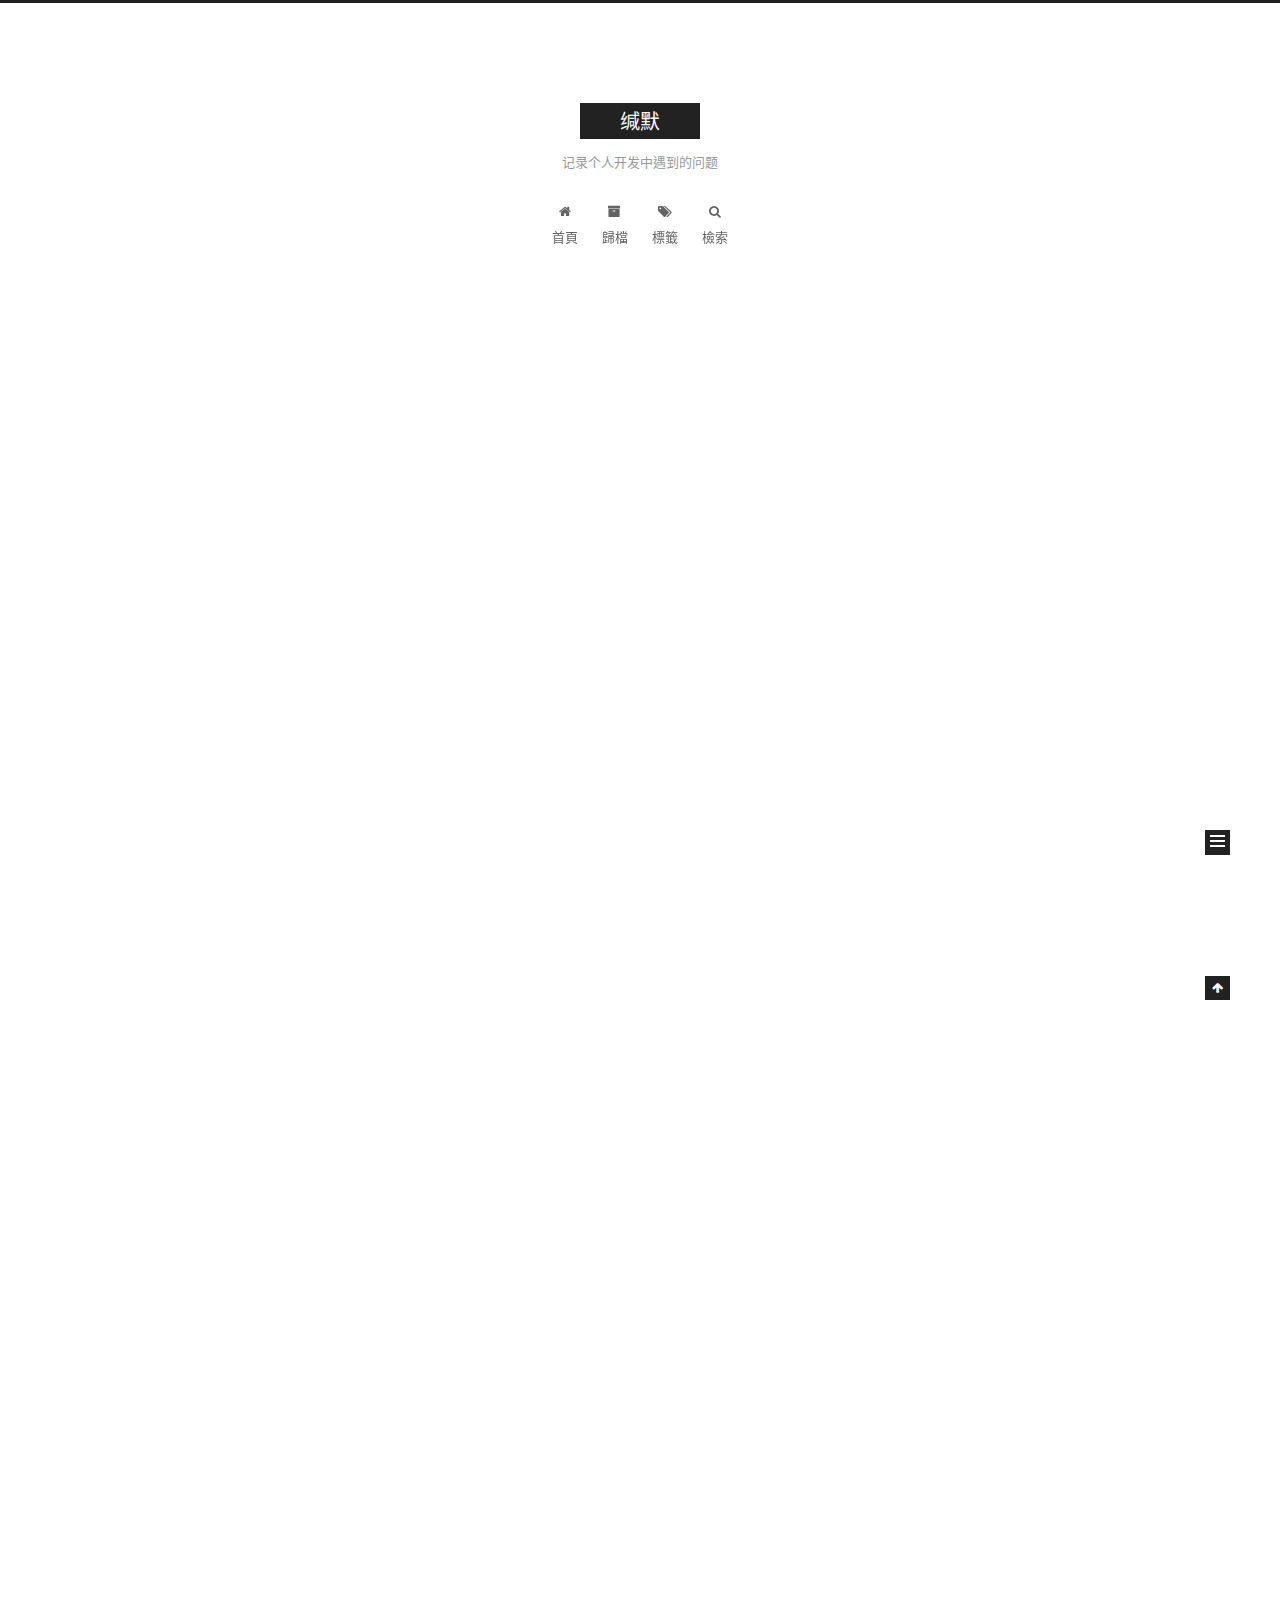
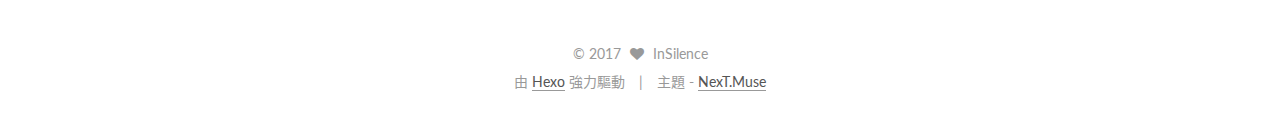
==== commit b3bec3d4: "update" ====
--- a/index.html
+++ b/index.html
@@ -87,7 +87,7 @@
 <meta name="description" content="这是缄默的个人博客">
 <meta property="og:type" content="website">
 <meta property="og:title" content="缄默">
-<meta property="og:url" content="http://yoursite.com/index.html">
+<meta property="og:url" content="https://insilence.github.io/index.html">
 <meta property="og:site_name" content="缄默">
 <meta property="og:description" content="这是缄默的个人博客">
 <meta name="twitter:card" content="summary">
@@ -120,7 +120,7 @@
 
 
 
-  <link rel="canonical" href="http://yoursite.com/"/>
+  <link rel="canonical" href="https://insilence.github.io/"/>
 
 
 
@@ -214,9 +214,39 @@
       
 
       
+        <li class="menu-item menu-item-search">
+          
+            <a href="javascript:;" class="st-search-show-outputs">
+          
+            
+              <i class="menu-item-icon fa fa-search fa-fw"></i> <br />
+            
+            檢索
+          </a>
+        </li>
+      
     </ul>
   
 
+  
+    <div class="site-search">
+      
+  <form class="site-search-form">
+  <input type="text" id="st-search-input" class="st-search-input st-default-search-input" />
+</form>
+
+<script type="text/javascript">
+  (function(w,d,t,u,n,s,e){w['SwiftypeObject']=n;w[n]=w[n]||function(){
+    (w[n].q=w[n].q||[]).push(arguments);};s=d.createElement(t);
+    e=d.getElementsByTagName(t)[0];s.async=1;s.src=u;e.parentNode.insertBefore(s,e);
+  })(window,document,'script','//s.swiftypecdn.com/install/v2/st.js','_st');
+
+  _st('install', 'uEyRbDhzrf1Sdz_pRD7n','2.0.0');
+</script>
+
+
+
+    </div>
   
 </nav>
 
@@ -241,7 +271,7 @@
   
 
   <article class="post post-type-normal " itemscope itemtype="http://schema.org/Article">
-  <link itemprop="mainEntityOfPage" href="http://yoursite.com/2017/01/14/hello-world/">
+  <link itemprop="mainEntityOfPage" href="https://insilence.github.io/2017/01/14/hello-world/">
 
   <span style="display:none" itemprop="author" itemscope itemtype="http://schema.org/Person">
     <meta itemprop="name" content="InSilence">
@@ -368,7 +398,7 @@
   
 
   <article class="post post-type-normal " itemscope itemtype="http://schema.org/Article">
-  <link itemprop="mainEntityOfPage" href="http://yoursite.com/2017/01/14/my-first-artcle/">
+  <link itemprop="mainEntityOfPage" href="https://insilence.github.io/2017/01/14/my-first-artcle/">
 
   <span style="display:none" itemprop="author" itemscope itemtype="http://schema.org/Person">
     <meta itemprop="name" content="InSilence">
@@ -686,6 +716,130 @@
 
   
   
+  <script type="text/javascript">
+    // Popup Window;
+    var isfetched = false;
+    // Search DB path;
+    var search_path = "search.xml";
+    if (search_path.length == 0) {
+      search_path = "search.xml";
+    }
+    var path = "/" + search_path;
+    // monitor main search box;
+
+    function proceedsearch() {
+      $("body").append('<div class="popoverlay">').css('overflow', 'hidden');
+      $('.popup').toggle();
+    }
+    // search function;
+    var searchFunc = function(path, search_id, content_id) {
+      'use strict';
+      $.ajax({
+        url: path,
+        dataType: "xml",
+        async: true,
+        success: function( xmlResponse ) {
+          // get the contents from search data
+          isfetched = true;
+          $('.popup').detach().appendTo('.header-inner');
+          var datas = $( "entry", xmlResponse ).map(function() {
+            return {
+              title: $( "title", this ).text(),
+              content: $("content",this).text(),
+              url: $( "url" , this).text()
+            };
+          }).get();
+          var $input = document.getElementById(search_id);
+          var $resultContent = document.getElementById(content_id);
+          $input.addEventListener('input', function(){
+            var matchcounts = 0;
+            var str='<ul class=\"search-result-list\">';
+            var keywords = this.value.trim().toLowerCase().split(/[\s\-]+/);
+            $resultContent.innerHTML = "";
+            if (this.value.trim().length > 1) {
+              // perform local searching
+              datas.forEach(function(data) {
+                var isMatch = false;
+                var content_index = [];
+                var data_title = data.title.trim().toLowerCase();
+                var data_content = data.content.trim().replace(/<[^>]+>/g,"").toLowerCase();
+                var data_url = decodeURIComponent(data.url);
+                var index_title = -1;
+                var index_content = -1;
+                var first_occur = -1;
+                // only match artiles with not empty titles and contents
+                if(data_title != '') {
+                  keywords.forEach(function(keyword, i) {
+                    index_title = data_title.indexOf(keyword);
+                    index_content = data_content.indexOf(keyword);
+                    if( index_title >= 0 || index_content >= 0 ){
+                      isMatch = true;
+                      if (i == 0) {
+                        first_occur = index_content;
+                      }
+                    }
+
+                  });
+                }
+                // show search results
+                if (isMatch) {
+                  matchcounts += 1;
+                  str += "<li><a href='"+ data_url +"' class='search-result-title'>"+ data_title +"</a>";
+                  var content = data.content.trim().replace(/<[^>]+>/g,"");
+                  if (first_occur >= 0) {
+                    // cut out 100 characters
+                    var start = first_occur - 20;
+                    var end = first_occur + 80;
+                    if(start < 0){
+                      start = 0;
+                    }
+                    if(start == 0){
+                      end = 50;
+                    }
+                    if(end > content.length){
+                      end = content.length;
+                    }
+                    var match_content = content.substring(start, end);
+                    // highlight all keywords
+                    keywords.forEach(function(keyword){
+                      var regS = new RegExp(keyword, "gi");
+                      match_content = match_content.replace(regS, "<b class=\"search-keyword\">"+keyword+"</b>");
+                    });
+
+                    str += "<p class=\"search-result\">" + match_content +"...</p>"
+                  }
+                  str += "</li>";
+                }
+              })};
+            str += "</ul>";
+            if (matchcounts == 0) { str = '<div id="no-result"><i class="fa fa-frown-o fa-5x" /></div>' }
+            if (keywords == "") { str = '<div id="no-result"><i class="fa fa-search fa-5x" /></div>' }
+            $resultContent.innerHTML = str;
+          });
+          proceedsearch();
+        }
+      });}
+
+    // handle and trigger popup window;
+    $('.popup-trigger').click(function(e) {
+      e.stopPropagation();
+      if (isfetched == false) {
+        searchFunc(path, 'local-search-input', 'local-search-result');
+      } else {
+        proceedsearch();
+      };
+    });
+
+    $('.popup-btn-close').click(function(e){
+      $('.popup').hide();
+      $(".popoverlay").remove();
+      $('body').css('overflow', '');
+    });
+    $('.popup').click(function(e){
+      e.stopPropagation();
+    });
+  </script>
+
 
   
 
--- a/css/main.css
+++ b/css/main.css
@@ -1685,7 +1685,7 @@
   width: 4px;
   height: 4px;
   border-radius: 50%;
-  background: #dbffbd;
+  background: #0ae8da;
 }
 .links-of-blogroll {
   font-size: 13px;
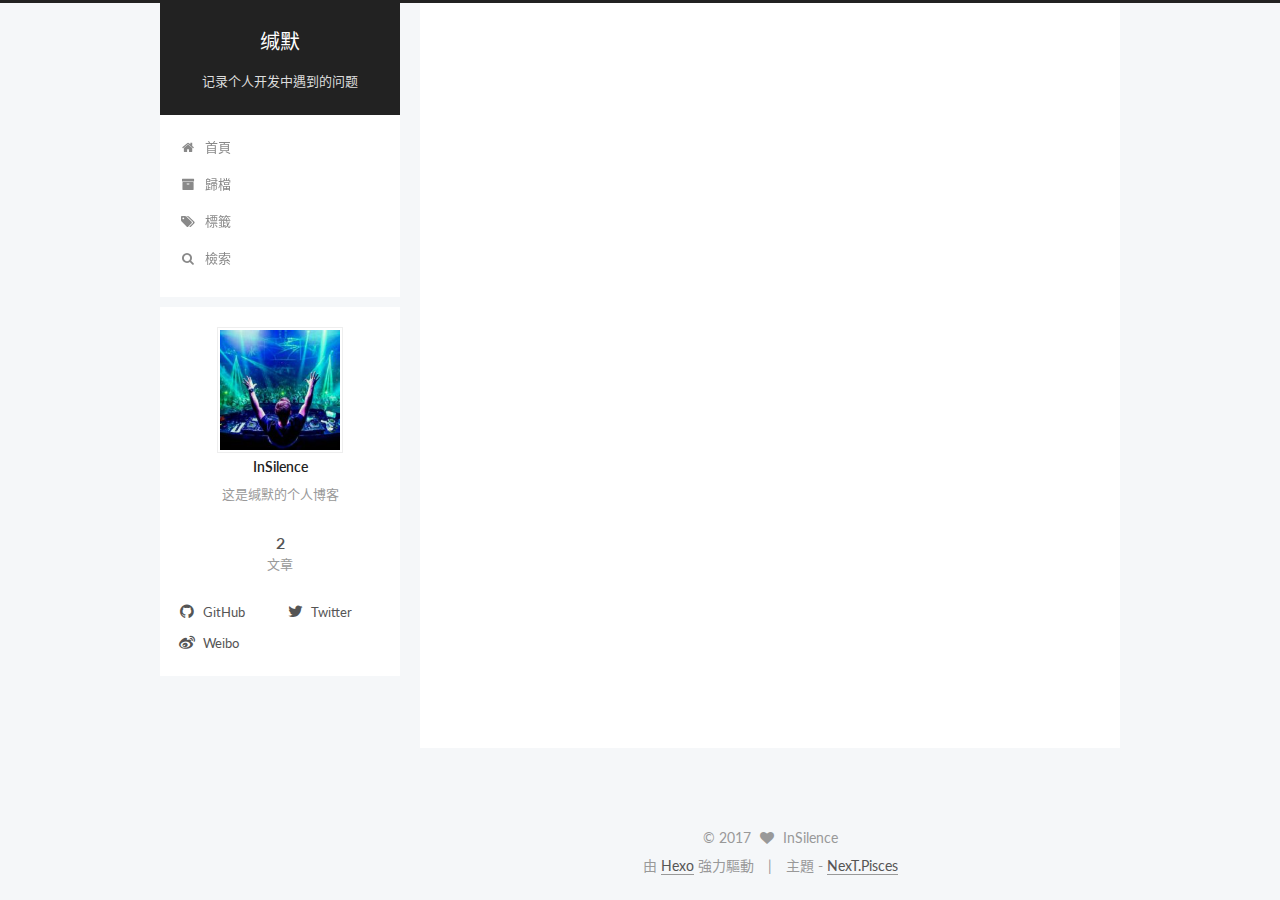
==== commit d1416a65: "update" ====
--- a/index.html
+++ b/index.html
@@ -5,7 +5,7 @@
   
 
 
-<html class="theme-next muse use-motion" lang="zh-hk">
+<html class="theme-next pisces use-motion" lang="zh-hk">
 <head>
   <meta charset="UTF-8"/>
 <meta http-equiv="X-UA-Compatible" content="IE=edge" />
@@ -68,7 +68,7 @@
 <link href="/css/main.css?v=5.1.0" rel="stylesheet" type="text/css" />
 
 
-  <meta name="keywords" content="Hexo, NexT" />
+  <meta name="keywords" content="InSilence, Solutions" />
 
 
 
@@ -100,13 +100,13 @@
   var NexT = window.NexT || {};
   var CONFIG = {
     root: '/',
-    scheme: 'Muse',
+    scheme: 'Pisces',
     sidebar: {"position":"left","display":"post"},
     fancybox: true,
     motion: true,
     duoshuo: {
-      userId: '0',
-      author: '博主'
+      userId: '6391375358960076000',
+      author: 'Author'
     },
     algolia: {
       applicationID: '',
@@ -216,7 +216,7 @@
       
         <li class="menu-item menu-item-search">
           
-            <a href="javascript:;" class="st-search-show-outputs">
+            <a href="javascript:;" class="popup-trigger">
           
             
               <i class="menu-item-icon fa fa-search fa-fw"></i> <br />
@@ -231,19 +231,12 @@
   
     <div class="site-search">
       
-  <form class="site-search-form">
-  <input type="text" id="st-search-input" class="st-search-input st-default-search-input" />
-</form>
-
-<script type="text/javascript">
-  (function(w,d,t,u,n,s,e){w['SwiftypeObject']=n;w[n]=w[n]||function(){
-    (w[n].q=w[n].q||[]).push(arguments);};s=d.createElement(t);
-    e=d.getElementsByTagName(t)[0];s.async=1;s.src=u;e.parentNode.insertBefore(s,e);
-  })(window,document,'script','//s.swiftypecdn.com/install/v2/st.js','_st');
-
-  _st('install', 'uEyRbDhzrf1Sdz_pRD7n','2.0.0');
-</script>
-
+  <div class="popup">
+ <span class="search-icon fa fa-search"></span>
+ <input type="text" id="local-search-input">
+ <div id="local-search-result"></div>
+ <span class="popup-btn-close">close</span>
+</div>
 
 
     </div>
@@ -271,12 +264,148 @@
   
 
   <article class="post post-type-normal " itemscope itemtype="http://schema.org/Article">
-  <link itemprop="mainEntityOfPage" href="https://insilence.github.io/2017/01/14/hello-world/">
+  <link itemprop="mainEntityOfPage" href="https://insilence.github.io/2017/02/26/视频编码格式全面解析/">
 
   <span style="display:none" itemprop="author" itemscope itemtype="http://schema.org/Person">
     <meta itemprop="name" content="InSilence">
     <meta itemprop="description" content="">
-    <meta itemprop="image" content="/images/avatar.gif">
+    <meta itemprop="image" content="/images/insilence.jpg">
+  </span>
+
+  <span style="display:none" itemprop="publisher" itemscope itemtype="http://schema.org/Organization">
+    <meta itemprop="name" content="缄默">
+    <span style="display:none" itemprop="logo" itemscope itemtype="http://schema.org/ImageObject">
+      <img style="display:none;" itemprop="url image" alt="缄默" src="">
+    </span>
+  </span>
+
+    
+      <header class="post-header">
+
+        
+        
+          <h1 class="post-title" itemprop="name headline">
+            
+            
+              
+                
+                <a class="post-title-link" href="/2017/02/26/视频编码格式全面解析/" itemprop="url">
+                  视频编码格式全面解析
+                </a>
+              
+            
+          </h1>
+        
+
+        <div class="post-meta">
+          <span class="post-time">
+            
+              <span class="post-meta-item-icon">
+                <i class="fa fa-calendar-o"></i>
+              </span>
+              
+                <span class="post-meta-item-text">發表於</span>
+              
+              <time title="Post created" itemprop="dateCreated datePublished" datetime="2017-02-26T16:42:02+08:00">
+                2017-02-26
+              </time>
+            
+
+            
+
+            
+          </span>
+
+          
+
+          
+            
+              <span class="post-comments-count">
+                <span class="post-meta-divider">|</span>
+                <span class="post-meta-item-icon">
+                  <i class="fa fa-comment-o"></i>
+                </span>
+                <a href="/2017/02/26/视频编码格式全面解析/#comments" itemprop="discussionUrl">
+                  <span class="post-comments-count ds-thread-count" data-thread-key="2017/02/26/视频编码格式全面解析/" itemprop="commentCount"></span>
+                </a>
+              </span>
+            
+          
+
+          
+
+          
+          
+
+          
+
+          
+
+        </div>
+      </header>
+    
+
+
+    <div class="post-body" itemprop="articleBody">
+
+      
+      
+
+      
+        
+          
+          我们在详解各种主流的视频格式之前，先抛开各种视频格式的定义，来讨论这样一件事情：你觉得目前的视频格式编码混乱吗？相信这个问题问出来，许多、、不同知识层次的人有不同的思考，但是答案却都有一个共同点就是：“混乱”。
+从我们在接触网络上面看电影以来，就会遇到从原先我们熟知的RMVB格式的视频到后来接触的M
+          ...
+          <!--noindex-->
+          <div class="post-button text-center">
+            <a class="btn" href="/2017/02/26/视频编码格式全面解析/#more" rel="contents">
+              閱讀全文 &raquo;
+            </a>
+          </div>
+          <!--/noindex-->
+        
+      
+    </div>
+
+    <div>
+      
+    </div>
+
+    <div>
+      
+    </div>
+
+
+    <footer class="post-footer">
+      
+
+      
+
+      
+      
+        <div class="post-eof"></div>
+      
+    </footer>
+  </article>
+
+
+    
+      
+
+  
+
+  
+  
+  
+
+  <article class="post post-type-normal " itemscope itemtype="http://schema.org/Article">
+  <link itemprop="mainEntityOfPage" href="https://insilence.github.io/2017/01/14/hello-world/">
+
+  <span style="display:none" itemprop="author" itemscope itemtype="http://schema.org/Person">
+    <meta itemprop="name" content="InSilence">
+    <meta itemprop="description" content="">
+    <meta itemprop="image" content="/images/insilence.jpg">
   </span>
 
   <span style="display:none" itemprop="publisher" itemscope itemtype="http://schema.org/Organization">
@@ -327,6 +456,16 @@
 
           
             
+              <span class="post-comments-count">
+                <span class="post-meta-divider">|</span>
+                <span class="post-meta-item-icon">
+                  <i class="fa fa-comment-o"></i>
+                </span>
+                <a href="/2017/01/14/hello-world/#comments" itemprop="discussionUrl">
+                  <span class="post-comments-count ds-thread-count" data-thread-key="2017/01/14/hello-world/" itemprop="commentCount"></span>
+                </a>
+              </span>
+            
           
 
           
@@ -351,135 +490,15 @@
       
         
           
-            <p>Welcome to <a href="http://localhost:4000/my-first-artcle.md" target="_blank" rel="external">Hexo</a>! This is your very first post. Check <a href="https://hexo.io/docs/" target="_blank" rel="external">documentation</a> for more info. If you get any problems when using Hexo, you can find the answer in <a href="https://hexo.io/docs/troubleshooting.html" target="_blank" rel="external">troubleshooting</a> or you can ask me on <a href="https://github.com/hexojs/hexo/issues" target="_blank" rel="external">GitHub</a>.</p>
-<h2 id="Quick-Start"><a href="#Quick-Start" class="headerlink" title="Quick Start"></a>Quick Start</h2><h3 id="Create-a-new-post"><a href="#Create-a-new-post" class="headerlink" title="Create a new post"></a>Create a new post</h3><figure class="highlight bash"><table><tr><td class="gutter"><pre><div class="line">1</div></pre></td><td class="code"><pre><div class="line">$ hexo new <span class="string">"My New Post"</span></div></pre></td></tr></table></figure>
-<p>More info: <a href="https://hexo.io/docs/writing.html" target="_blank" rel="external">Writing</a></p>
-<h3 id="Run-server"><a href="#Run-server" class="headerlink" title="Run server"></a>Run server</h3><figure class="highlight bash"><table><tr><td class="gutter"><pre><div class="line">1</div></pre></td><td class="code"><pre><div class="line">$ hexo server</div></pre></td></tr></table></figure>
-<p>More info: <a href="https://hexo.io/docs/server.html" target="_blank" rel="external">Server</a></p>
-<h3 id="Generate-static-files"><a href="#Generate-static-files" class="headerlink" title="Generate static files"></a>Generate static files</h3><figure class="highlight bash"><table><tr><td class="gutter"><pre><div class="line">1</div></pre></td><td class="code"><pre><div class="line">$ hexo generate</div></pre></td></tr></table></figure>
-<p>More info: <a href="https://hexo.io/docs/generating.html" target="_blank" rel="external">Generating</a></p>
-<h3 id="Deploy-to-remote-sites"><a href="#Deploy-to-remote-sites" class="headerlink" title="Deploy to remote sites"></a>Deploy to remote sites</h3><figure class="highlight bash"><table><tr><td class="gutter"><pre><div class="line">1</div></pre></td><td class="code"><pre><div class="line">$ hexo deploy</div></pre></td></tr></table></figure>
-<p>More info: <a href="https://hexo.io/docs/deployment.html" target="_blank" rel="external">Deployment</a></p>
-
-          
-        
-      
-    </div>
-
-    <div>
-      
-    </div>
-
-    <div>
-      
-    </div>
-
-
-    <footer class="post-footer">
-      
-
-      
-
-      
-      
-        <div class="post-eof"></div>
-      
-    </footer>
-  </article>
-
-
-    
-      
-
-  
-
-  
-  
-  
-
-  <article class="post post-type-normal " itemscope itemtype="http://schema.org/Article">
-  <link itemprop="mainEntityOfPage" href="https://insilence.github.io/2017/01/14/my-first-artcle/">
-
-  <span style="display:none" itemprop="author" itemscope itemtype="http://schema.org/Person">
-    <meta itemprop="name" content="InSilence">
-    <meta itemprop="description" content="">
-    <meta itemprop="image" content="/images/avatar.gif">
-  </span>
-
-  <span style="display:none" itemprop="publisher" itemscope itemtype="http://schema.org/Organization">
-    <meta itemprop="name" content="缄默">
-    <span style="display:none" itemprop="logo" itemscope itemtype="http://schema.org/ImageObject">
-      <img style="display:none;" itemprop="url image" alt="缄默" src="">
-    </span>
-  </span>
-
-    
-      <header class="post-header">
-
-        
-        
-          <h1 class="post-title" itemprop="name headline">
-            
-            
-              
-                
-                <a class="post-title-link" href="/2017/01/14/my-first-artcle/" itemprop="url">
-                  my first artcle
-                </a>
-              
-            
-          </h1>
-        
-
-        <div class="post-meta">
-          <span class="post-time">
-            
-              <span class="post-meta-item-icon">
-                <i class="fa fa-calendar-o"></i>
-              </span>
-              
-                <span class="post-meta-item-text">發表於</span>
-              
-              <time title="Post created" itemprop="dateCreated datePublished" datetime="2017-01-14T12:31:20+08:00">
-                2017-01-14
-              </time>
-            
-
-            
-
-            
-          </span>
-
-          
-
-          
-            
-          
-
-          
-
-          
-          
-
-          
-
-          
-
-        </div>
-      </header>
-    
-
-
-    <div class="post-body" itemprop="articleBody">
-
-      
-      
-
-      
-        
-          
-            
-          
+          Welcome to Hexo! This is your very first post. Check documentation for more info. If you get any problems when using Hexo, you can find the answer in 
+          ...
+          <!--noindex-->
+          <div class="post-button text-center">
+            <a class="btn" href="/2017/01/14/hello-world/#more" rel="contents">
+              閱讀全文 &raquo;
+            </a>
+          </div>
+          <!--/noindex-->
         
       
     </div>
@@ -540,7 +559,7 @@
       <section class="site-overview sidebar-panel sidebar-panel-active">
         <div class="site-author motion-element" itemprop="author" itemscope itemtype="http://schema.org/Person">
           <img class="site-author-image" itemprop="image"
-               src="/images/avatar.gif"
+               src="/images/insilence.jpg"
                alt="InSilence" />
           <p class="site-author-name" itemprop="name">InSilence</p>
           <p class="site-description motion-element" itemprop="description">这是缄默的个人博客</p>
@@ -565,6 +584,35 @@
         
 
         <div class="links-of-author motion-element">
+          
+            
+              <span class="links-of-author-item">
+                <a href="https://github.com/insilence" target="_blank" title="GitHub">
+                  
+                    <i class="fa fa-fw fa-github"></i>
+                  
+                  GitHub
+                </a>
+              </span>
+            
+              <span class="links-of-author-item">
+                <a href="https://twitter.com/tengjiehuang" target="_blank" title="Twitter">
+                  
+                    <i class="fa fa-fw fa-twitter"></i>
+                  
+                  Twitter
+                </a>
+              </span>
+            
+              <span class="links-of-author-item">
+                <a href="http://weibo.com/tengjiehuang" target="_blank" title="Weibo">
+                  
+                    <i class="fa fa-fw fa-weibo"></i>
+                  
+                  Weibo
+                </a>
+              </span>
+            
           
         </div>
 
@@ -609,7 +657,7 @@
 <div class="theme-info">
   主題 -
   <a class="theme-link" href="https://github.com/iissnan/hexo-theme-next">
-    NexT.Muse
+    NexT.Pisces
   </a>
 </div>
 
@@ -677,6 +725,13 @@
   
   
 
+
+  <script type="text/javascript" src="/js/src/affix.js?v=5.1.0"></script>
+
+  <script type="text/javascript" src="/js/src/schemes/pisces.js?v=5.1.0"></script>
+
+
+
   
 
   
@@ -688,28 +743,41 @@
 
   
 
-
-
-  
-
-
-
-
-	
-
-
-
-
-
-  
-
-
-
-
-
-  
-
-  
+  
+    
+  
+
+  <script type="text/javascript">
+    var duoshuoQuery = {short_name:"insilence"};
+    (function() {
+      var ds = document.createElement('script');
+      ds.type = 'text/javascript';ds.async = true;
+      ds.id = 'duoshuo-script';
+      ds.src = (document.location.protocol == 'https:' ? 'https:' : 'http:') + '//static.duoshuo.com/embed.js';
+      ds.charset = 'UTF-8';
+      (document.getElementsByTagName('head')[0]
+      || document.getElementsByTagName('body')[0]).appendChild(ds);
+    })();
+  </script>
+
+  
+    
+      
+      <script src="/lib/ua-parser-js/dist/ua-parser.min.js?v=0.7.9"></script>
+      <script src="/js/src/hook-duoshuo.js?v=5.1.0"></script>
+    
+    
+    <script src="/lib/ua-parser-js/dist/ua-parser.min.js?v=0.7.9"></script>
+    <script src="/js/src/hook-duoshuo.js"></script>
+  
+
+
+
+
+
+
+
+
 
 
 
--- a/css/main.css
+++ b/css/main.css
@@ -189,7 +189,7 @@
   font-size: 14px;
   line-height: 2;
   color: #555;
-  background: #fff;
+  background: #f5f7f9;
 }
 @media (max-width: 767px) {
   body {
@@ -659,8 +659,8 @@
 @media (min-width: 992px) {
   .full-image.full-image.full-image {
     max-width: none;
-    width: 110%;
-    margin: 25px -5%;
+    width: 118%;
+    margin: 0 -9%;
   }
 }
 .blockquote-center,
@@ -837,7 +837,7 @@
   font-size: 14px;
   color: #fff;
   background: #222;
-  border: 2px solid #222;
+  border: 2px solid #555;
   text-decoration: none;
   border-radius: 0;
   transition-property: background-color;
@@ -848,8 +848,8 @@
 .btn:hover,
 .post-more-link .btn:hover {
   border-color: #222;
-  color: #222;
-  background: #fff;
+  color: #fff;
+  background: #222;
 }
 .btn-bar {
   display: block;
@@ -954,7 +954,7 @@
   width: 25px;
   background: #222;
   font-size: 12px;
-  opacity: 1;
+  opacity: 0.6;
   color: #fff;
   cursor: pointer;
   text-align: center;
@@ -975,7 +975,7 @@
   }
 }
 .back-to-top.back-to-top-on {
-  bottom: 19px;
+  bottom: 40px;
 }
 .header {
   background: #fff;
@@ -1024,7 +1024,7 @@
 .site-subtitle {
   margin-top: 10px;
   font-size: 13px;
-  color: #999;
+  color: #ddd;
 }
 .use-motion .brand {
   opacity: 0;
@@ -1097,7 +1097,8 @@
   transition-timing-function: ease-in-out;
   transition-delay: 0s;
 }
-.menu .menu-item a:hover {
+.menu .menu-item a:hover,
+.menu-item-active a {
   border-bottom-color: #222;
 }
 .menu .menu-item .fa {
@@ -1423,10 +1424,10 @@
   margin-top: 50px;
 }
 .post-more-link .btn {
-  color: #fff;
+  color: #555;
   font-size: 14px;
-  background: #222;
-  border-radius: 0;
+  background: #fff;
+  border-radius: 2px;
   line-height: 2;
   margin: 0 4px 8px 4px;
 }
@@ -1601,20 +1602,20 @@
   display: block;
   margin: 0 auto;
   padding: 2px;
-  max-width: 96px;
+  max-width: 120px;
   height: auto;
-  border: 2px solid #333;
+  border: 1px solid #eee;
 }
 .site-author-name {
-  margin: 5px 0 0;
+  margin: 0;
   text-align: center;
-  color: #f5f5f5;
-  font-weight: normal;
+  color: #222;
+  font-weight: 600;
 }
 .site-description {
-  margin-top: 5px;
+  margin-top: 0;
   text-align: center;
-  font-size: 14px;
+  font-size: 13px;
   color: #999;
 }
 .site-state {
@@ -1626,7 +1627,7 @@
 .site-state-item {
   display: inline-block;
   padding: 0 15px;
-  border-left: 1px solid #333;
+  border-left: 1px solid #eee;
 }
 .site-state-item:first-child {
   border-left: none;
@@ -1639,11 +1640,11 @@
   text-align: center;
   color: inherit;
   font-weight: 600;
-  font-size: 18px;
+  font-size: 16px;
 }
 .site-state-item-name {
   font-size: 13px;
-  color: inherit;
+  color: #999;
 }
 .feed-link {
   margin-top: 20px;
@@ -1685,7 +1686,7 @@
   width: 4px;
   height: 4px;
   border-radius: 50%;
-  background: #0ae8da;
+  background: #ff3eff;
 }
 .links-of-blogroll {
   font-size: 13px;
@@ -1714,7 +1715,7 @@
   color: #555;
 }
 .sidebar-nav li:hover {
-  color: #f5f5f5;
+  color: #fc6423;
 }
 .page-post-detail .sidebar-nav-toc {
   padding: 0 5px;
@@ -1723,11 +1724,11 @@
   margin-left: 10px;
 }
 .sidebar-nav .sidebar-nav-active {
-  color: #87daff;
-  border-bottom-color: #87daff;
+  color: #fc6423;
+  border-bottom-color: #fc6423;
 }
 .sidebar-nav .sidebar-nav-active:hover {
-  color: #87daff;
+  color: #fc6423;
 }
 .sidebar-panel {
   display: none;
@@ -1760,12 +1761,12 @@
   transition-timing-function: ease-in-out;
   transition-delay: 0s;
   transition-property: all;
-  color: #999;
-  border-bottom-color: #555;
+  color: #666;
+  border-bottom-color: #ccc;
 }
 .post-toc ol a:hover {
-  color: #ccc;
-  border-bottom-color: #ccc;
+  color: #000;
+  border-bottom-color: #000;
 }
 .post-toc .nav-item {
   overflow: hidden;
@@ -1786,14 +1787,14 @@
   display: block;
 }
 .post-toc .nav .active > a {
-  color: #87daff;
-  border-bottom-color: #87daff;
+  color: #fc6423;
+  border-bottom-color: #fc6423;
 }
 .post-toc .nav .active-current > a {
-  color: #87daff;
+  color: #fc6423;
 }
 .post-toc .nav .active-current > a:hover {
-  color: #87daff;
+  color: #fc6423;
 }
 .footer {
   font-size: 14px;
@@ -2189,6 +2190,28 @@
   top: 42%;
   color: #ccc;
 }
+.busuanzi-count:before {
+  content: " ";
+  float: left;
+  width: 260px;
+  min-height: 25px;
+}
+@media (min-width: 768px) and (max-width: 991px) {
+  .busuanzi-count {
+    width: auto;
+  }
+  .busuanzi-count:before {
+    display: none;
+  }
+}
+@media (max-width: 767px) {
+  .busuanzi-count {
+    width: auto;
+  }
+  .busuanzi-count:before {
+    display: none;
+  }
+}
 .site-uv,
 .site-pv,
 .page-pv {
@@ -2427,83 +2450,403 @@
   }
 }
 .page-post-detail .sidebar-toggle-line {
-  background: #87daff;
+  background: #fc6423;
 }
 .page-post-detail .comments {
   overflow: hidden;
 }
-@media (max-width: 767px) {
-  .header-inner,
-  .container .main-inner,
+.header {
+  position: relative;
+  margin: 0 auto;
+  width: 960px;
+}
+@media (min-width: 768px) and (max-width: 991px) {
+  .header {
+    width: auto;
+  }
+}
+@media (max-width: 767px) {
+  .header {
+    width: auto;
+  }
+}
+.header-inner {
+  position: absolute;
+  top: 0;
+  overflow: hidden;
+  padding: 0;
+  width: 240px;
+  background: #fff;
+  box-shadow: initial;
+  border-radius: initial;
+}
+@media (min-width: 1600px) {
+  .container .header-inner {
+    width: 240px;
+  }
+}
+@media (min-width: 768px) and (max-width: 991px) {
+  .header-inner {
+    position: relative;
+    width: auto;
+    border-radius: initial;
+  }
+}
+@media (max-width: 767px) {
+  .header-inner {
+    position: relative;
+    width: auto;
+    border-radius: initial;
+  }
+}
+.main:before,
+.main:after {
+  content: " ";
+  display: table;
+}
+.main:after {
+  clear: both;
+}
+@media (min-width: 768px) and (max-width: 991px) {
+  .main {
+    padding-bottom: 100px;
+  }
+}
+@media (max-width: 767px) {
+  .main {
+    padding-bottom: 100px;
+  }
+}
+.container .main-inner {
+  width: 960px;
+}
+@media (min-width: 768px) and (max-width: 991px) {
+  .container .main-inner {
+    width: auto;
+  }
+}
+@media (max-width: 767px) {
+  .container .main-inner {
+    width: auto;
+  }
+}
+.content-wrap {
+  float: right;
+  box-sizing: border-box;
+  padding: 40px;
+  width: 700px;
+  background: #fff;
+  min-height: 700px;
+  box-shadow: initial;
+  border-radius: initial;
+}
+@media (min-width: 768px) and (max-width: 991px) {
+  .content-wrap {
+    width: 100%;
+    padding: 20px;
+    border-radius: initial;
+  }
+}
+@media (max-width: 767px) {
+  .content-wrap {
+    width: 100%;
+    padding: 20px;
+    min-height: auto;
+    border-radius: initial;
+  }
+}
+.sidebar {
+  position: static;
+  float: left;
+  margin-top: 300px;
+  width: 240px;
+  background: #f5f7f9;
+  box-shadow: none;
+}
+@media (min-width: 768px) and (max-width: 991px) {
+  .sidebar {
+    display: none;
+  }
+}
+@media (max-width: 767px) {
+  .sidebar {
+    display: none;
+  }
+}
+.sidebar-toggle {
+  display: none;
+}
+.footer-inner {
+  width: 960px;
+}
+.footer-inner:before {
+  content: " ";
+  float: left;
+  width: 260px;
+  min-height: 50px;
+}
+@media (min-width: 768px) and (max-width: 991px) {
   .footer-inner {
     width: auto;
   }
-}
-embed {
+  .footer-inner:before {
+    display: none;
+  }
+}
+@media (max-width: 767px) {
+  .footer-inner {
+    width: auto;
+  }
+  .footer-inner:before {
+    display: none;
+  }
+}
+.sidebar-position-right .header-inner {
+  right: 0;
+}
+.sidebar-position-right .content-wrap {
+  float: left;
+}
+.sidebar-position-right .sidebar {
+  float: right;
+}
+.sidebar-position-right .footer-inner:before {
+  float: right;
+}
+.site-meta {
+  padding: 20px 0;
+  color: #fff;
+  background: #222;
+}
+@media (min-width: 768px) and (max-width: 991px) {
+  .site-meta {
+    box-shadow: 0 0 16px rgba(0,0,0,0.5);
+  }
+}
+@media (max-width: 767px) {
+  .site-meta {
+    box-shadow: 0 0 16px rgba(0,0,0,0.5);
+  }
+}
+.brand {
   display: block;
-  margin: 0px auto 25px auto;
-}
-.custom-logo .site-meta-headline {
-  text-align: center;
-}
-.custom-logo .brand {
+  padding: 0;
   background: none;
 }
-.custom-logo .site-title {
-  margin: 10px auto 0;
-  font-size: 24px;
-  color: #222;
-}
-.custom-logo .site-title a {
-  border: none;
-}
-.custom-logo-image {
-  margin: 0 auto;
-  padding: 5px;
-  max-width: 150px;
-  background: #fff;
-}
-@media (max-width: 767px) {
-  .site-nav {
-    position: absolute;
-    left: 0;
-    top: 52px;
-    margin: 0;
-    width: 100%;
-    padding: 0;
-    background: #fff;
-    border-bottom: 1px solid #ddd;
-    z-index: 1;
-  }
-}
-@media (max-width: 767px) {
-  .menu {
-    text-align: left;
-  }
-}
-@media (max-width: 767px) {
-  .menu .menu-item {
-    display: block;
-    margin: 0 10px;
-    vertical-align: top;
-  }
-}
-@media (max-width: 767px) {
-  .menu .menu-item br {
-    display: none;
-  }
-}
-@media (max-width: 767px) {
-  .menu .menu-item a {
-    padding: 5px 10px;
-  }
-}
-.menu .menu-item .fa {
-  margin-right: 0;
+.brand:hover {
+  color: #fff;
+}
+.site-subtitle {
+  margin: 10px 10px 0;
+  font-family: monospace;
 }
 .site-search form {
   display: none;
 }
+.site-nav {
+  border-top: none;
+}
+@media (min-width: 768px) and (max-width: 991px) {
+  .site-nav {
+    display: none !important;
+  }
+}
+@media (min-width: 768px) and (max-width: 991px) {
+  .site-nav-on {
+    display: block !important;
+  }
+}
+.menu .menu-item {
+  display: block;
+  margin: 0;
+  list-style: none;
+}
+.menu .menu-item a {
+  position: relative;
+  box-sizing: border-box;
+  padding: 5px 20px;
+  text-align: left;
+  line-height: inherit;
+  transition-property: background-color;
+  transition-duration: 0.2s;
+  transition-timing-function: ease-in-out;
+  transition-delay: 0s;
+}
+.menu .menu-item a:hover,
+.menu-item-active a {
+  background: #f9f9f9;
+  border-bottom-color: #fff;
+}
+.menu .menu-item br {
+  display: none;
+}
+.menu-item-active a:after {
+  content: " ";
+  position: absolute;
+  top: 50%;
+  margin-top: -3px;
+  right: 15px;
+  width: 6px;
+  height: 6px;
+  border-radius: 50%;
+  background-color: #bbb;
+}
+.btn-bar {
+  background-color: #fff;
+}
+.site-nav-toggle {
+  left: 20px;
+  top: 50%;
+  top: calc(50% - 3px);
+  -webkit-transform: translateY(-50%);
+  -webkit-transform: translateY(-50%);
+  -moz-transform: translateY(-50%);
+  -ms-transform: translateY(-50%);
+  -o-transform: translateY(-50%);
+  transform: translateY(-50%);
+}
+@media (min-width: 768px) and (max-width: 991px) {
+  .site-nav-toggle {
+    display: block;
+  }
+}
+.use-motion .sidebar .motion-element {
+  opacity: 1;
+}
+.sidebar {
+  display: none;
+  right: auto;
+  bottom: auto;
+  -webkit-transform: none;
+}
+.sidebar-inner {
+  box-sizing: border-box;
+  width: 240px;
+  color: #555;
+  background: #fff;
+  box-shadow: initial;
+  border-radius: initial;
+}
+.sidebar-inner.affix {
+  position: fixed;
+  top: 0;
+}
+.site-overview {
+  margin: 0 2px;
+  text-align: left;
+}
+.site-author:before,
+.site-author:after {
+  content: " ";
+  display: table;
+}
+.site-author:after {
+  clear: both;
+}
+.sidebar a {
+  color: #555;
+}
+.sidebar a:hover {
+  color: #222;
+}
+.links-of-author-item a:before {
+  display: none;
+}
+.links-of-author-item a {
+  border-bottom: none;
+  text-decoration: underline;
+}
+.feed-link {
+  border-top: 1px dotted #ccc;
+  border-bottom: 1px dotted #ccc;
+  text-align: center;
+}
+.feed-link a {
+  display: block;
+  color: #fc6423;
+  border: none;
+}
+.feed-link a:hover {
+  background: none;
+  color: #e34603;
+}
+.feed-link a:hover i {
+  color: #e34603;
+}
+.links-of-author:before,
+.links-of-author:after {
+  content: " ";
+  display: table;
+}
+.links-of-author:after {
+  clear: both;
+}
+.links-of-author-item {
+  float: left;
+  margin: 5px 0 0;
+  width: 50%;
+}
+.links-of-author-item a {
+  box-sizing: border-box;
+  display: inline-block;
+  margin-right: 0;
+  margin-bottom: 0;
+  padding: 0 5px;
+  overflow: hidden;
+  white-space: nowrap;
+  text-overflow: ellipsis;
+}
+.links-of-author-item a {
+  display: block;
+  text-decoration: none;
+}
+.links-of-author-item a:hover {
+  border-radius: 4px;
+  background: #eee;
+}
+.links-of-author-item .fa {
+  margin-right: 2px;
+  font-size: 16px;
+}
+.links-of-author-item .fa-globe {
+  font-size: 15px;
+}
+.links-of-blogroll {
+  margin-top: 20px;
+  padding: 3px 0 0;
+  border-top: 1px dotted #ccc;
+}
+.links-of-blogroll-title {
+  margin-top: 0;
+}
+.links-of-blogroll-item {
+  padding: 0;
+}
+.links-of-blogroll-inline:before,
+.links-of-blogroll-inline:after {
+  content: " ";
+  display: table;
+}
+.links-of-blogroll-inline:after {
+  clear: both;
+}
 .links-of-blogroll-inline .links-of-blogroll-item {
-  display: inline-block;
-}
+  float: left;
+  margin: 5px 0 0;
+  width: 50%;
+}
+.links-of-blogroll-inline .links-of-blogroll-item a {
+  box-sizing: border-box;
+  display: inline-block;
+  margin-right: 0;
+  margin-bottom: 0;
+  padding: 0 5px;
+  overflow: hidden;
+  white-space: nowrap;
+  text-overflow: ellipsis;
+}
+@media (max-width: 767px) {
+  .post-body {
+    text-align: justify;
+  }
+}
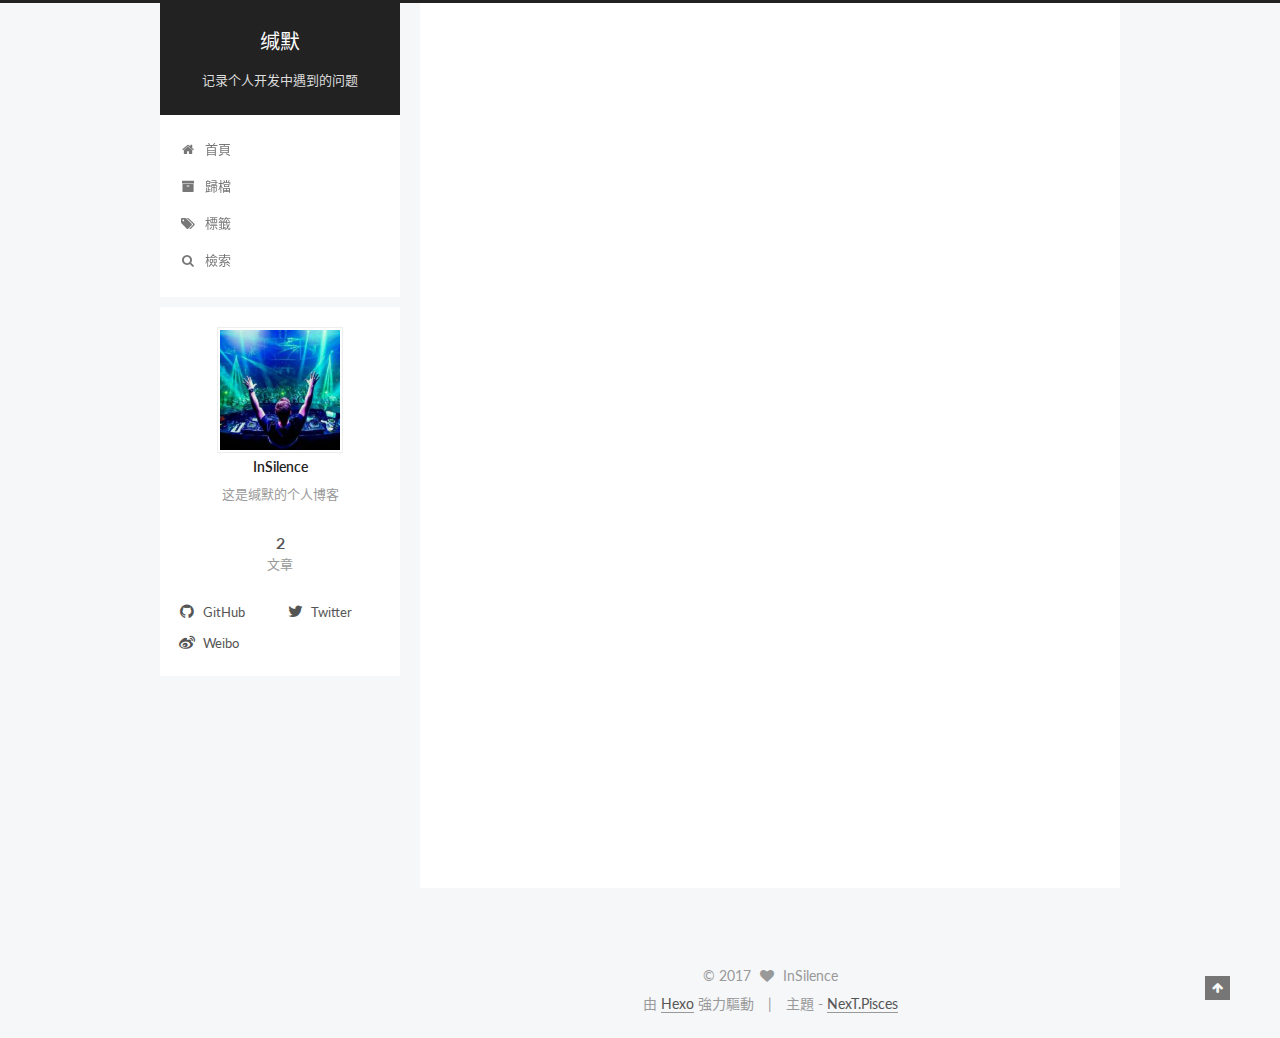
==== commit 988a3590: "update" ====
--- a/index.html
+++ b/index.html
@@ -106,7 +106,7 @@
     motion: true,
     duoshuo: {
       userId: '6391375358960076000',
-      author: 'Author'
+      author: '博主'
     },
     algolia: {
       applicationID: '',
@@ -355,7 +355,8 @@
         
           
           我们在详解各种主流的视频格式之前，先抛开各种视频格式的定义，来讨论这样一件事情：你觉得目前的视频格式编码混乱吗？相信这个问题问出来，许多、、不同知识层次的人有不同的思考，但是答案却都有一个共同点就是：“混乱”。
-从我们在接触网络上面看电影以来，就会遇到从原先我们熟知的RMVB格式的视频到后来接触的M
+从我们在接触网络上面看电影以来，就会遇到从原先我们熟知的RMVB格式的视频到后来接触的MP4、3GP等格式的视频就会感到为什么同样是AVI的视频，我的MP4却不支持，而别人的就可以呢？这里就涉及到了视频编码与封装格式的问题。本文主要是针对视频编码进行讨论，以后会在下次为大家讲解一下关于封装格式的问题。
+所谓 视频编码方式就是指通过特定的压缩技术，将某个视频格式的文件转换成另一种视频格式
           ...
           <!--noindex-->
           <div class="post-button text-center">
@@ -490,7 +491,11 @@
       
         
           
-          Welcome to Hexo! This is your very first post. Check documentation for more info. If you get any problems when using Hexo, you can find the answer in 
+          Welcome to Hexo! This is your very first post. Check documentation for more info. If you get any problems when using Hexo, you can find the answer in troubleshooting or you can ask me on GitHub.
+Quick StartCreate a new post1$ hexo new "My New Post"
+More info: Writing
+Run server1$ hexo server
+More in
           ...
           <!--noindex-->
           <div class="post-button text-center">
--- a/css/main.css
+++ b/css/main.css
@@ -497,8 +497,8 @@
   margin: 20px 0;
   padding: 0;
   font-size: 13px;
-  color: #4d4d4c;
-  background: #f7f7f7;
+  color: #ccc;
+  background: #2d2d2d;
   line-height: 1.6;
 }
 pre,
@@ -508,14 +508,14 @@
 code {
   padding: 2px 4px;
   word-wrap: break-word;
-  color: #4d4d4c;
-  background: #f7f7f7;
+  color: #ccc;
+  background: #2d2d2d;
   border-radius: 3px;
   font-size: 13px;
 }
 pre code {
   padding: 0;
-  color: #4d4d4c;
+  color: #ccc;
   background: none;
   text-shadow: none;
 }
@@ -538,7 +538,7 @@
 }
 .highlight figcaption {
   font-size: 1em;
-  color: #4d4d4c;
+  color: #ccc;
   line-height: 1em;
   margin-bottom: 1em;
 }
@@ -552,22 +552,22 @@
 }
 .highlight figcaption a {
   float: right;
-  color: #4d4d4c;
+  color: #ccc;
 }
 .highlight figcaption a:hover {
-  border-bottom-color: #4d4d4c;
+  border-bottom-color: #ccc;
 }
 .highlight .gutter pre {
   padding-left: 10px;
   padding-right: 10px;
-  color: #869194;
+  color: #999;
   text-align: right;
-  background-color: #eff2f3;
+  background-color: #1b1b1b;
 }
 .highlight .code pre {
   padding-left: 10px;
   padding-right: 10px;
-  background-color: #f7f7f7;
+  background-color: #2d2d2d;
 }
 .highlight .line {
   height: 20px;
@@ -585,16 +585,16 @@
   border: none;
 }
 pre .deletion {
-  background: #fdd;
+  background: #008000;
 }
 pre .addition {
-  background: #dfd;
+  background: #800000;
 }
 pre .meta {
-  color: #8959a8;
+  color: #c9c;
 }
 pre .comment {
-  color: #8e908c;
+  color: #999;
 }
 pre .variable,
 pre .attribute,
@@ -608,7 +608,7 @@
 pre .css .id,
 pre .css .class,
 pre .css .pseudo {
-  color: #c82829;
+  color: #f2777a;
 }
 pre .number,
 pre .preprocessor,
@@ -617,7 +617,7 @@
 pre .params,
 pre .constant,
 pre .command {
-  color: #f5871f;
+  color: #f99157;
 }
 pre .ruby .class .title,
 pre .css .rules .attribute,
@@ -630,11 +630,11 @@
 pre .special,
 pre .number,
 pre .formula {
-  color: #718c00;
+  color: #9c9;
 }
 pre .title,
 pre .css .hexcolor {
-  color: #3e999f;
+  color: #6cc;
 }
 pre .function,
 pre .python .decorator,
@@ -644,11 +644,11 @@
 pre .perl .sub,
 pre .javascript .title,
 pre .coffeescript .title {
-  color: #4271ae;
+  color: #69c;
 }
 pre .keyword,
 pre .javascript .function {
-  color: #8959a8;
+  color: #c9c;
 }
 .full-image.full-image.full-image {
   border: none;
@@ -1686,7 +1686,7 @@
   width: 4px;
   height: 4px;
   border-radius: 50%;
-  background: #ff3eff;
+  background: #8f26aa;
 }
 .links-of-blogroll {
   font-size: 13px;
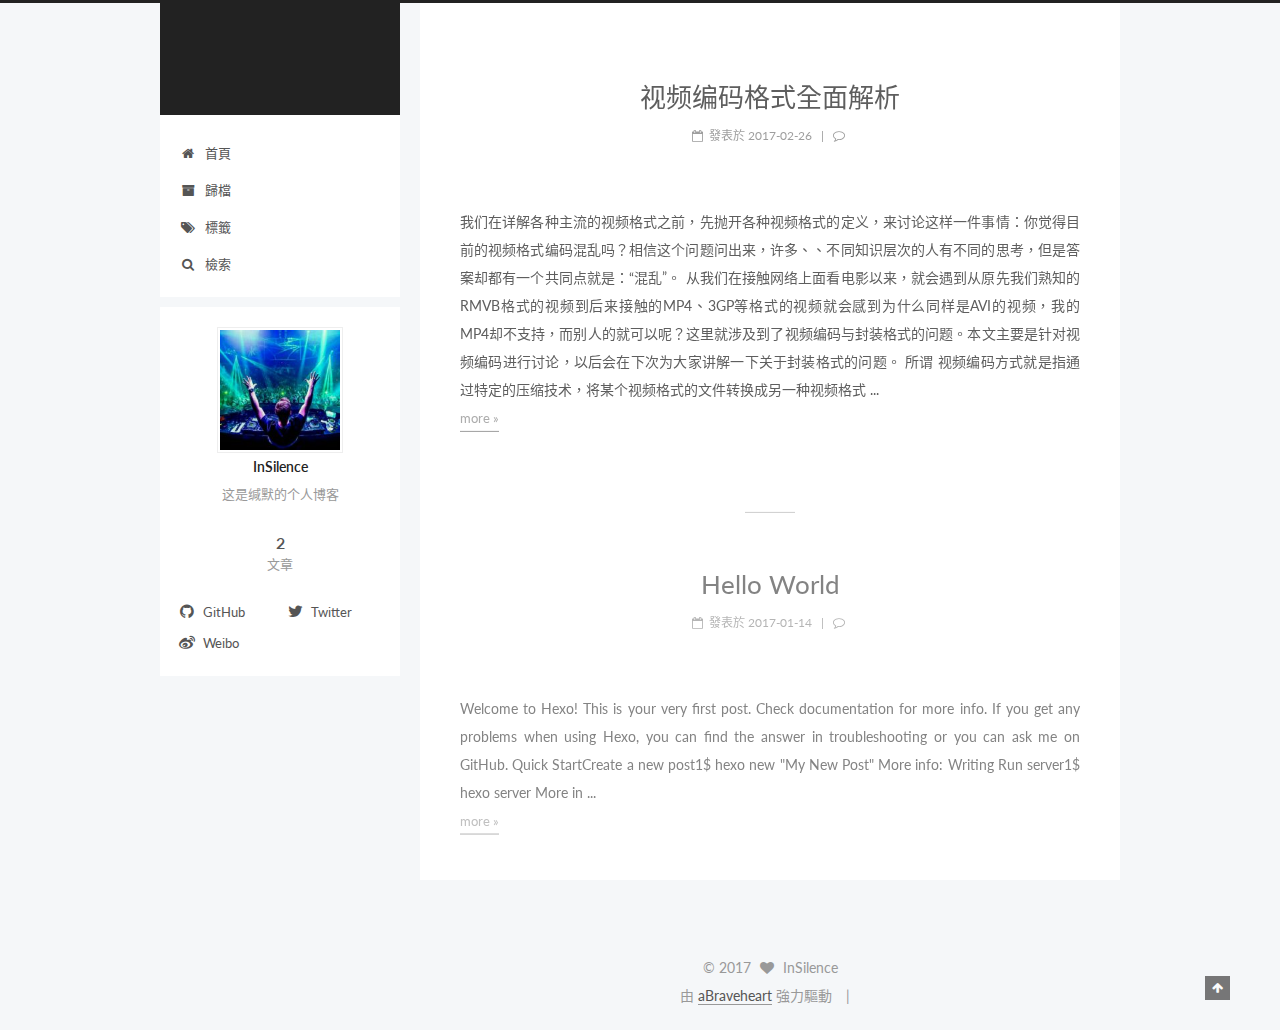
==== commit 7c68ddcf: "update" ====
--- a/index.html
+++ b/index.html
@@ -359,9 +359,9 @@
 所谓 视频编码方式就是指通过特定的压缩技术，将某个视频格式的文件转换成另一种视频格式
           ...
           <!--noindex-->
-          <div class="post-button text-center">
-            <a class="btn" href="/2017/02/26/视频编码格式全面解析/#more" rel="contents">
-              閱讀全文 &raquo;
+          <div class="post-button text-left">
+            <a class="mybtn" href="/2017/02/26/视频编码格式全面解析/#more" rel="contents">
+              more &raquo;
             </a>
           </div>
           <!--/noindex-->
@@ -498,9 +498,9 @@
 More in
           ...
           <!--noindex-->
-          <div class="post-button text-center">
-            <a class="btn" href="/2017/01/14/hello-world/#more" rel="contents">
-              閱讀全文 &raquo;
+          <div class="post-button text-left">
+            <a class="mybtn" href="/2017/01/14/hello-world/#more" rel="contents">
+              more &raquo;
             </a>
           </div>
           <!--/noindex-->
@@ -656,15 +656,9 @@
 
 
 <div class="powered-by">
-  由 <a class="theme-link" href="https://hexo.io">Hexo</a> 強力驅動
+  由 <a class="theme-link" href="">aBraveheart</a> 強力驅動
 </div>
 
-<div class="theme-info">
-  主題 -
-  <a class="theme-link" href="https://github.com/iissnan/hexo-theme-next">
-    NexT.Pisces
-  </a>
-</div>
 
 
         
--- a/css/main.css
+++ b/css/main.css
@@ -837,7 +837,7 @@
   font-size: 14px;
   color: #fff;
   background: #222;
-  border: 2px solid #555;
+  border: 2px solid #222;
   text-decoration: none;
   border-radius: 0;
   transition-property: background-color;
@@ -848,8 +848,8 @@
 .btn:hover,
 .post-more-link .btn:hover {
   border-color: #222;
-  color: #fff;
-  background: #222;
+  color: #222;
+  background: #fff;
 }
 .btn-bar {
   display: block;
@@ -1686,7 +1686,7 @@
   width: 4px;
   height: 4px;
   border-radius: 50%;
-  background: #8f26aa;
+  background: #a65e90;
 }
 .links-of-blogroll {
   font-size: 13px;
@@ -2850,3 +2850,46 @@
     text-align: justify;
   }
 }
+.mybtn {
+  display: inline-block;
+  padding: 0px;
+  font-size: 13px;
+  color: #a8a8a8;
+  background: #fff;
+  text-decoration: none;
+  border-radius: $mybtn-default-radius;
+  transition-property: background-color;
+  transition-duration: 0.2s;
+  transition-timing-function: ease-in-out;
+  transition-delay: 0s;
+}
+.mybtn:hover,
+.post-more-link .mybtn:hover {
+  color: #a8a8a8;
+  background: $bmytn-default-hover-bg;
+}
+.mybtn-bar {
+  display: block;
+  width: 22px;
+  height: 2px;
+  background: #555;
+  border-radius: 1px;
+}
+.mybtn-bar+.mybtn-bar {
+  margin-top: 4px;
+}
+.post-more-link {
+  margin-top: 50px;
+}
+.post-more-link .mybtn {
+  color: #555;
+  font-size: 14px;
+  background: #fff;
+  border-radius: 2px;
+  line-height: 2;
+  margin: 0 4px 8px 4px;
+}
+.post-more-link .fa-fw {
+  width: 1.285714285714286em;
+  text-align: left;
+}
